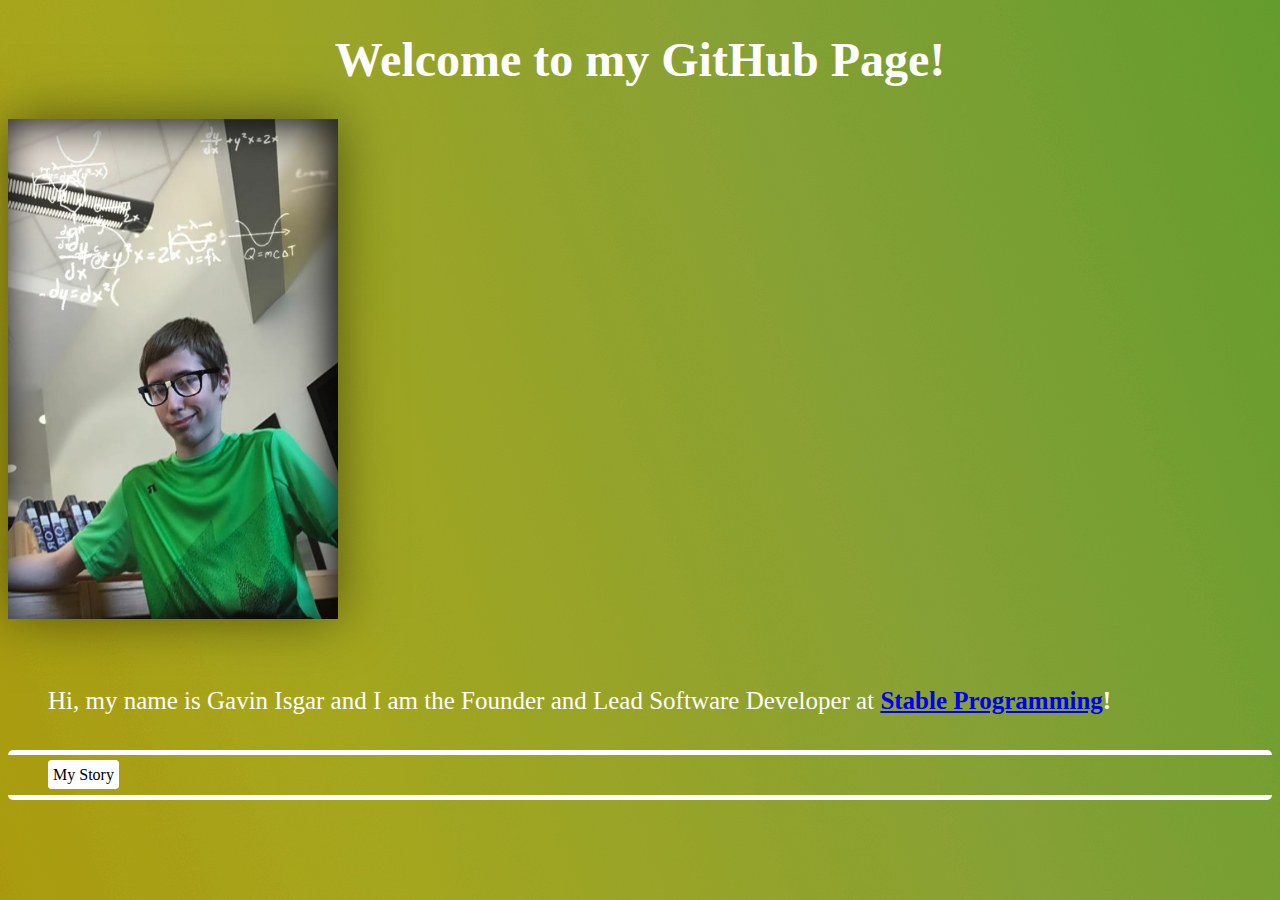
==== index.html @ f4e1fd86 "Page Update 2" ====
<!DOCTYPE html>
<html>
<body>
<style>
body {
		background-image: url("assets/Fade3.jpg");
		}
		
.par1 {
	font-family: tahoma;
	font-size:1%
	color: white;
	
}

.topmain {
		margin-left:0px;
		font-family: tahoma;
		font-size:170%
		padding-top: 0%;

}

.plate1 {
		display: table;
		width:100%;
		height:400px;
		
}
		
.columns {
			float:left;
			
}
.mainpara {
			padding-top: 30px;
			padding-left: 40px;
}

.mainpic {
		box-shadow: 0px 0px 50px rgba(0, 0, 0, 0.5);
		margin-bottom: 3%;
}
.navbar {
			display: block;
			width: 100%;
			height: 40px;
			border-top: 5px solid white;
			border-bottom: 5px solid white;
			border-radius: 5px;
			margin-bottom: 10px;
			margin-top: 10px;
			text-decoration: none;
			
			}
			
.navlist1 {
			text-align: left;
			line-height: 0.5;
			list-style: none;
			}
			
.navitems1 {
			color: white;
			font-family:tahoma
			
			
			}
			
.navbut1 {
		
		
		}
	

</style>

<h1 style="font-family:tahoma; font-size:300%; color: white; padding-top:0%;"><b><center>Welcome to my GitHub Page!</center></b></h1>

	<div class="plate1">
		<div class="mainpic columns" style="width:330px; height:500px;">
			<img src="assets/mainpic1.jpg" style="width:330px; height:500px;"></img></center>
		</div>	
		<div class="mainpara columns">
			<p style="color:white; font-family:tahoma; font-size:25px; margin-top:0%">Hi, my name is Gavin Isgar and I am the Founder and Lead Software Developer at <b><a href="https://github.com/stableprogramming/" target="_blank">Stable Programming</a>!</b></p></center>
		</div>
		
	</div>
	<nav class="navbar">
		<ul class="navlist1">
			<li class="navbut1">
				<a style="color:black; font-family: tahoma; border: 1px solid white; padding: 5px 4px; border-radius: 4px; background-color:white; text-decoration: none;" href="https://www.Gisgar3.github.io/mystory/">My Story</a>
			</li>
		</ul>
	</nav>




</body>
</html>
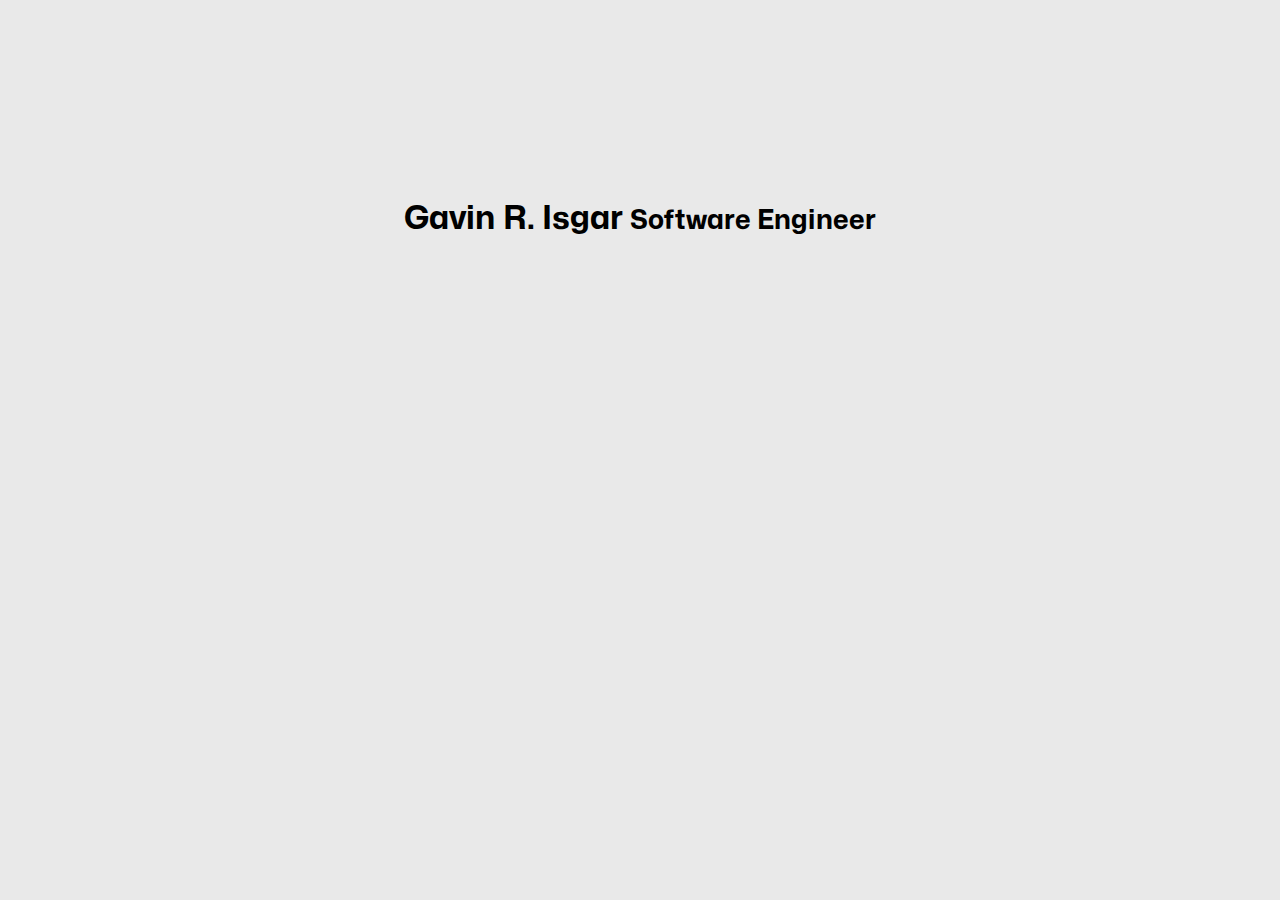
==== commit 52f33145: "New website" ====
--- a/index.html
+++ b/index.html
@@ -1,101 +1,26 @@
 <!DOCTYPE html>
-<html>
+
+<head>
+    <title>Gavin R. Isgar | Software Engineer</title>
+    <link href="https://cdn.jsdelivr.net/npm/bootstrap@5.3.0-alpha2/dist/css/bootstrap.min.css" rel="stylesheet"
+        integrity="sha384-aFq/bzH65dt+w6FI2ooMVUpc+21e0SRygnTpmBvdBgSdnuTN7QbdgL+OapgHtvPp" crossorigin="anonymous">
+    <script src="https://cdn.jsdelivr.net/npm/bootstrap@5.3.0-alpha2/dist/js/bootstrap.bundle.min.js"
+        integrity="sha384-qKXV1j0HvMUeCBQ+QVp7JcfGl760yU08IQ+GpUo5hlbpg51QRiuqHAJz8+BrxE/N"
+        crossorigin="anonymous"></script>
+    <meta charset="UTF-8">
+    <meta http-equiv="Content-Security-Policy" content="default-src 'self'; script-src 'self'">
+    <link rel="preload" href="./fonts/Mona-Sans/Mona-Sans.woff2" as="font" type="font/woff2" crossorigin>
+    <link rel="preload" href="./fonts/Hubot-Sans/Hubot-Sans.woff2" as="font" type="font/woff2" crossorigin>
+    <link rel="stylesheet" href="./index.css">
+</head>
+
 <body>
-<style>
-body {
-		background-image: url("assets/Fade3.jpg");
-		}
-		
-.par1 {
-	font-family: tahoma;
-	font-size:1%
-	color: white;
-	
-}
+    <center>
+        <h1 class="display-1">
+            Gavin R. Isgar
+            <small class="text-body-secondary">Software Engineer</small>
+        </h1>
+    </center>
+</body>
 
-.topmain {
-		margin-left:0px;
-		font-family: tahoma;
-		font-size:170%
-		padding-top: 0%;
-
-}
-
-.plate1 {
-		display: table;
-		width:100%;
-		height:400px;
-		
-}
-		
-.columns {
-			float:left;
-			
-}
-.mainpara {
-			padding-top: 30px;
-			padding-left: 40px;
-}
-
-.mainpic {
-		box-shadow: 0px 0px 50px rgba(0, 0, 0, 0.5);
-		margin-bottom: 3%;
-}
-.navbar {
-			display: block;
-			width: 100%;
-			height: 40px;
-			border-top: 5px solid white;
-			border-bottom: 5px solid white;
-			border-radius: 5px;
-			margin-bottom: 10px;
-			margin-top: 10px;
-			text-decoration: none;
-			
-			}
-			
-.navlist1 {
-			text-align: left;
-			line-height: 0.5;
-			list-style: none;
-			}
-			
-.navitems1 {
-			color: white;
-			font-family:tahoma
-			
-			
-			}
-			
-.navbut1 {
-		
-		
-		}
-	
-
-</style>
-
-<h1 style="font-family:tahoma; font-size:300%; color: white; padding-top:0%;"><b><center>Welcome to my GitHub Page!</center></b></h1>
-
-	<div class="plate1">
-		<div class="mainpic columns" style="width:330px; height:500px;">
-			<img src="assets/mainpic1.jpg" style="width:330px; height:500px;"></img></center>
-		</div>	
-		<div class="mainpara columns">
-			<p style="color:white; font-family:tahoma; font-size:25px; margin-top:0%">Hi, my name is Gavin Isgar and I am the Founder and Lead Software Developer at <b><a href="https://github.com/stableprogramming/" target="_blank">Stable Programming</a>!</b></p></center>
-		</div>
-		
-	</div>
-	<nav class="navbar">
-		<ul class="navlist1">
-			<li class="navbut1">
-				<a style="color:black; font-family: tahoma; border: 1px solid white; padding: 5px 4px; border-radius: 4px; background-color:white; text-decoration: none;" href="https://www.Gisgar3.github.io/mystory/">My Story</a>
-			</li>
-		</ul>
-	</nav>
-
-
-
-
-</body>
 </html>--- a/index.css
+++ b/index.css
@@ -0,0 +1,18 @@
+@font-face {
+    font-family: "Mona Sans";
+    src: url("./fonts/Mona-Sans/Mona-Sans.woff2") format('woff2');
+}
+@font-face {
+    font-family: "Hubot Sans";
+    src: url("./fonts/Hubot-Sans/Hubot-Sans.woff2") format('woff2');
+}
+
+body {
+    background-color: #e9e9e9;
+}
+
+h1 {
+    color: #000000;
+    font-family: "Mona Sans";
+    margin-top: 200px;
+}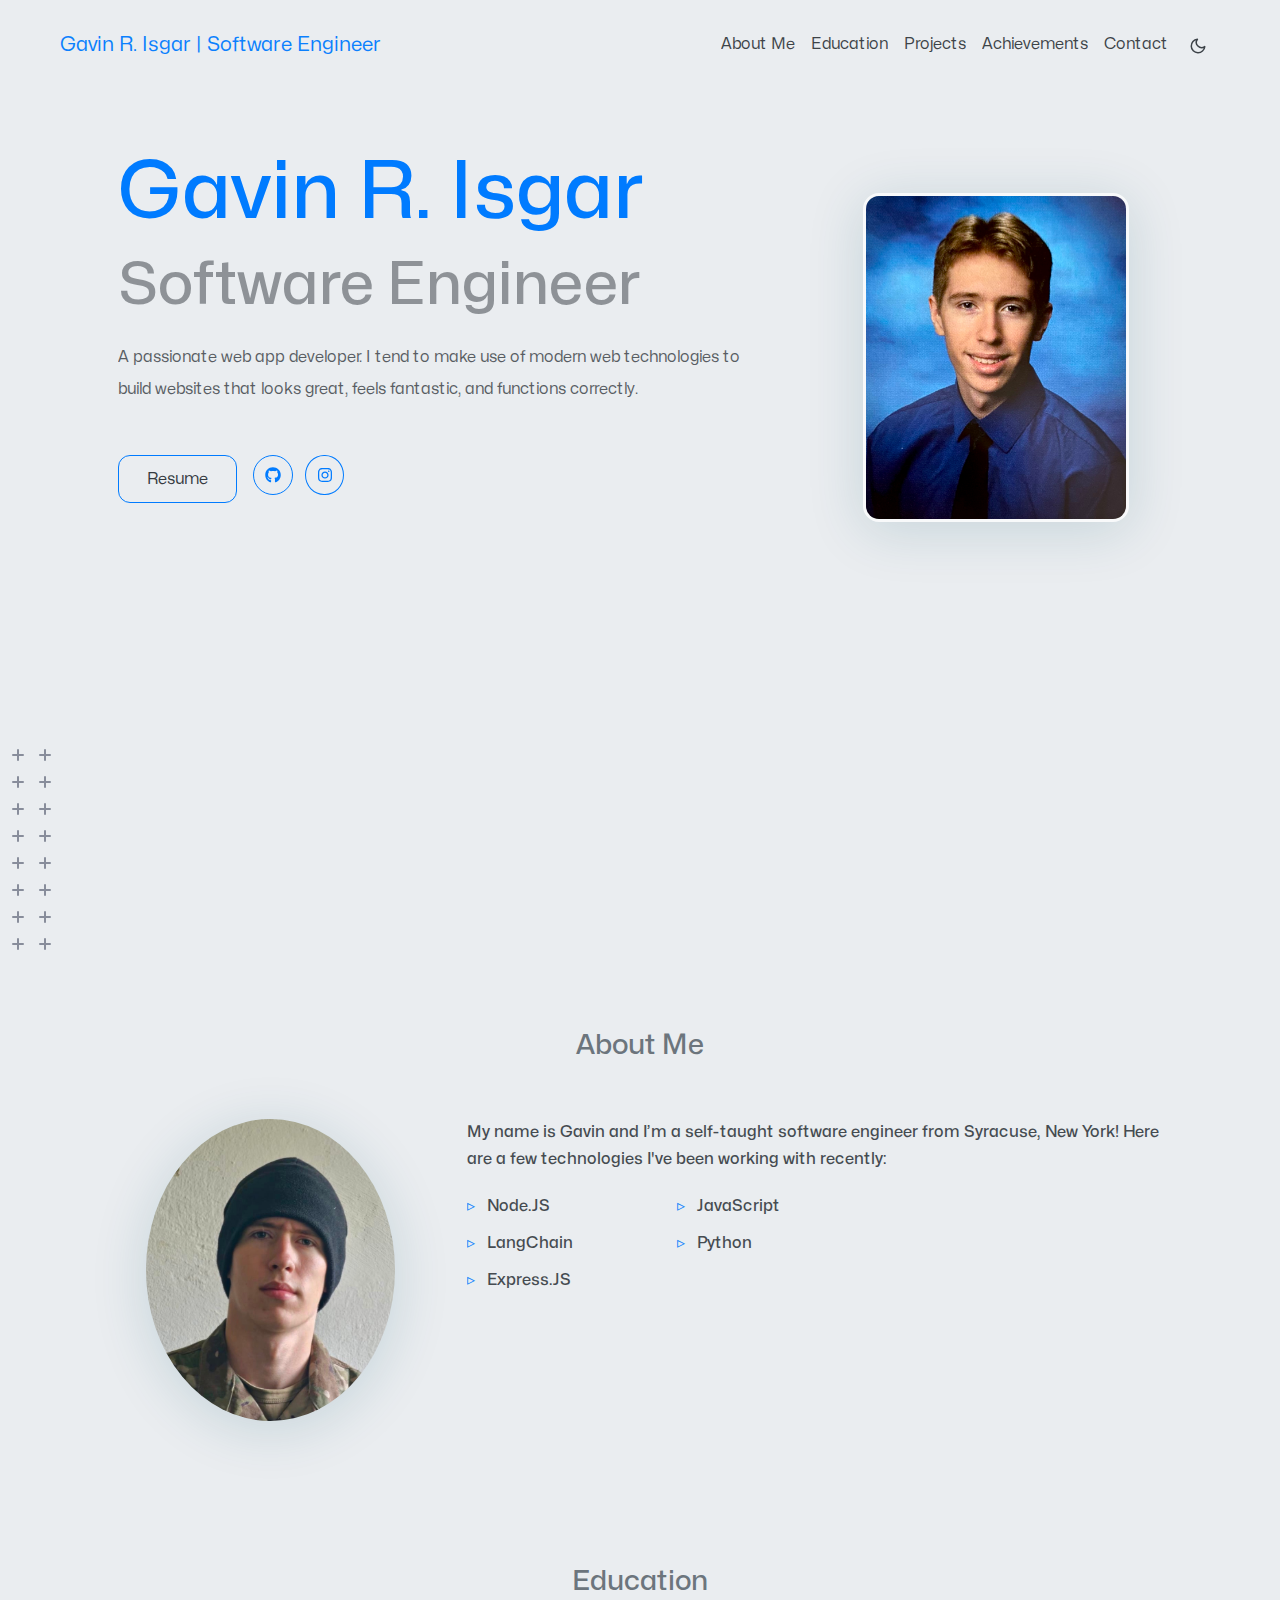
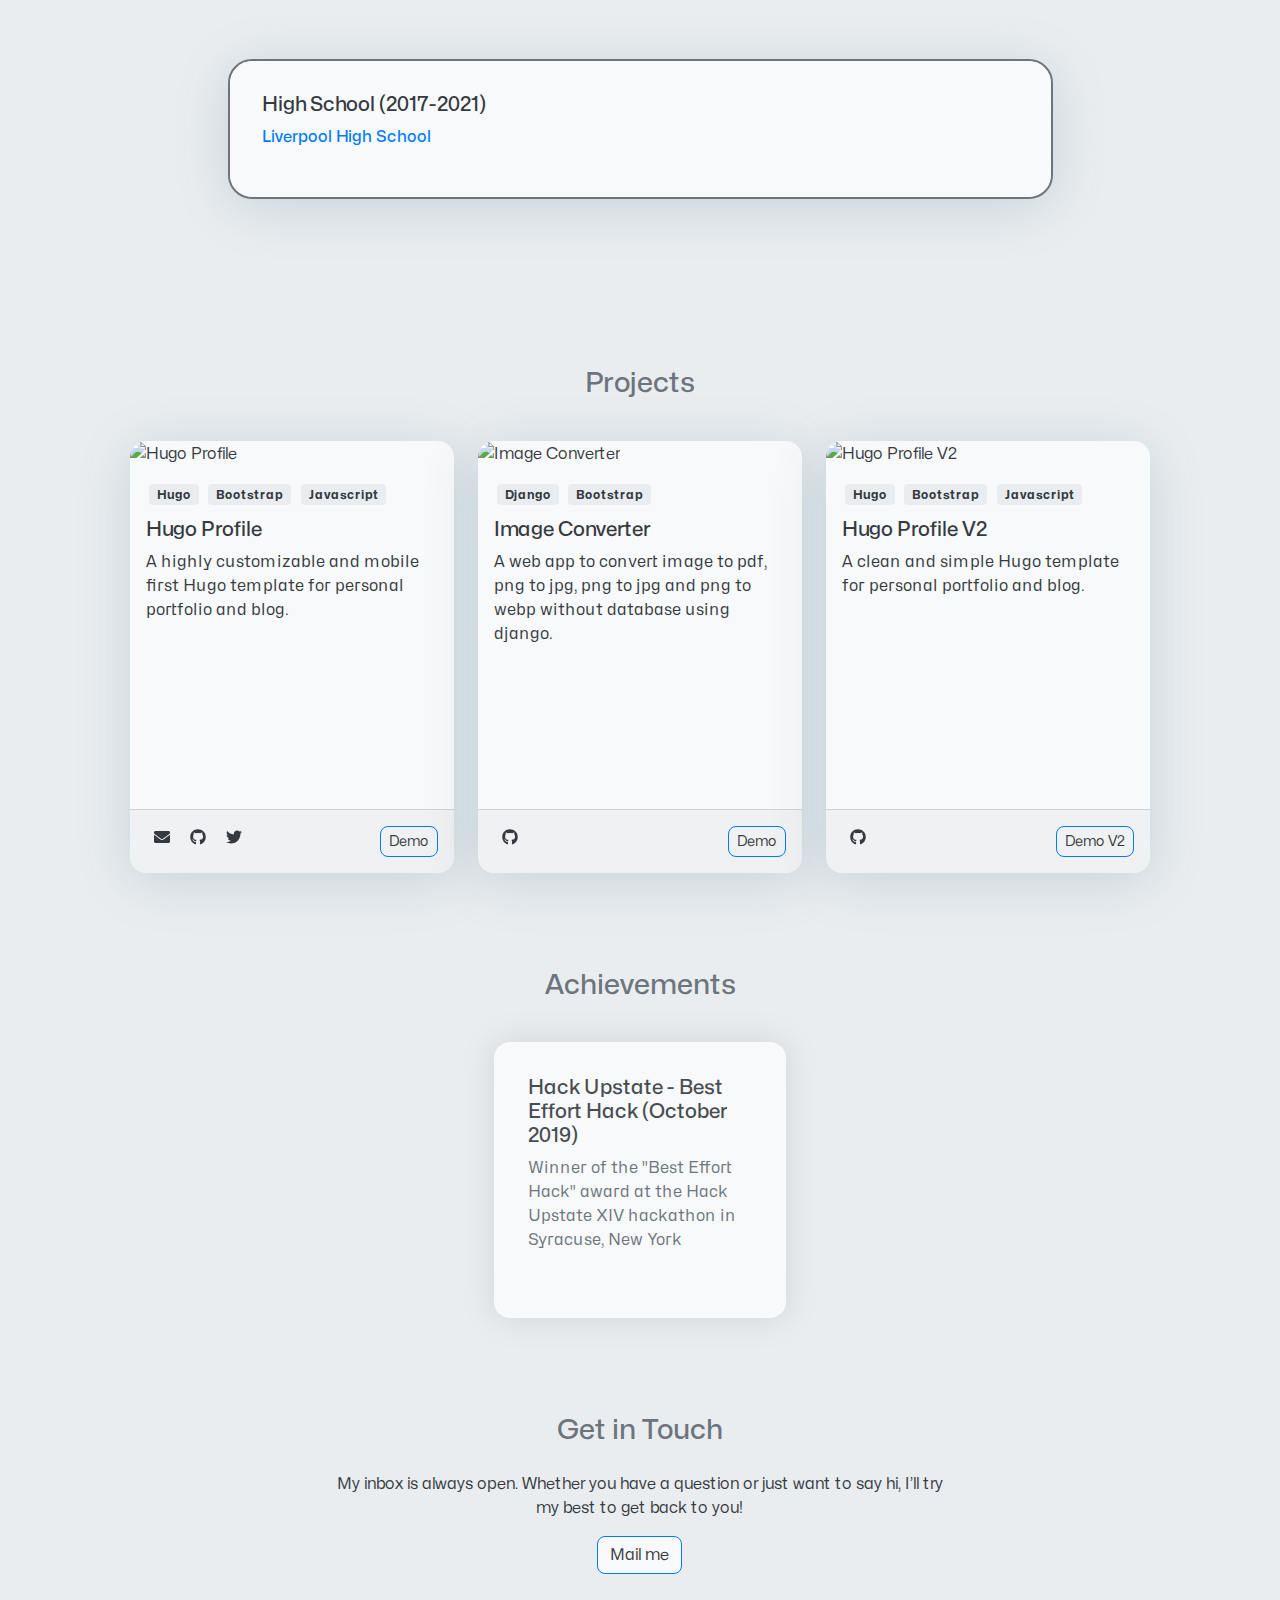
==== commit f56d3f5a: "New website" ====
--- a/index.html
+++ b/index.html
@@ -1,26 +1,902 @@
 <!DOCTYPE html>
+<html>
 
 <head>
-    <title>Gavin R. Isgar | Software Engineer</title>
-    <link href="https://cdn.jsdelivr.net/npm/bootstrap@5.3.0-alpha2/dist/css/bootstrap.min.css" rel="stylesheet"
-        integrity="sha384-aFq/bzH65dt+w6FI2ooMVUpc+21e0SRygnTpmBvdBgSdnuTN7QbdgL+OapgHtvPp" crossorigin="anonymous">
-    <script src="https://cdn.jsdelivr.net/npm/bootstrap@5.3.0-alpha2/dist/js/bootstrap.bundle.min.js"
-        integrity="sha384-qKXV1j0HvMUeCBQ+QVp7JcfGl760yU08IQ+GpUo5hlbpg51QRiuqHAJz8+BrxE/N"
-        crossorigin="anonymous"></script>
-    <meta charset="UTF-8">
-    <meta http-equiv="Content-Security-Policy" content="default-src 'self'; script-src 'self'">
-    <link rel="preload" href="./fonts/Mona-Sans/Mona-Sans.woff2" as="font" type="font/woff2" crossorigin>
-    <link rel="preload" href="./fonts/Hubot-Sans/Hubot-Sans.woff2" as="font" type="font/woff2" crossorigin>
-    <link rel="stylesheet" href="./index.css">
+	<meta name="generator" content="Hugo 0.111.3"><meta charset="UTF-8">
+<meta name="viewport" content="width=device-width, initial-scale=1.0">
+<meta http-equiv="X-UA-Compatible" content="ie=edge">
+<meta http-equiv="Accept-CH" content="DPR, Viewport-Width, Width">
+<link rel="icon" href=/fav.png type="image/gif">
+
+
+<link rel="preconnect" href="https://fonts.googleapis.com">
+<link rel="preconnect" href="https://fonts.gstatic.com" crossorigin>
+<link rel="preload"
+      as="style"
+      href="https://fonts.googleapis.com/css2?family=Alata&family=Lora:ital,wght@0,400;0,500;0,600;0,700;1,400;1,500;1,600;1,700&family=Roboto:ital,wght@0,100;0,300;0,400;0,500;0,700;0,900;1,100;1,300;1,400;1,500;1,700;1,900&display=swap"
+>
+<link rel="stylesheet"
+      href="https://fonts.googleapis.com/css2?family=Alata&family=Lora:ital,wght@0,400;0,500;0,600;0,700;1,400;1,500;1,600;1,700&family=Roboto:ital,wght@0,100;0,300;0,400;0,500;0,700;0,900;1,100;1,300;1,400;1,500;1,700;1,900&display=swap"
+      media="print" onload="this.media='all'" />
+<noscript>
+  <link
+          href="https://fonts.googleapis.com/css2?family=Alata&family=Lora:ital,wght@0,400;0,500;0,600;0,700;1,400;1,500;1,600;1,700&family=Roboto:ital,wght@0,100;0,300;0,400;0,500;0,700;0,900;1,100;1,300;1,400;1,500;1,700;1,900&display=swap"
+          rel="stylesheet">
+</noscript>
+
+
+<link rel="stylesheet" href="/css/font.css" media="all">
+
+
+
+<meta property="og:title" content="Gavin R. Isgar | Software Engineer" />
+<meta property="og:description" content="Gavin R. Isgar is a software engineer from Syracuse, New York" />
+<meta property="og:type" content="website" />
+<meta property="og:url" content="https://gisgar.dev/" /><meta property="og:site_name" content="Gavin R. Isgar | Software Engineer" />
+
+<meta name="twitter:card" content="summary"/>
+<meta name="twitter:title" content="Gavin R. Isgar | Software Engineer"/>
+<meta name="twitter:description" content="Gavin R. Isgar is a software engineer from Syracuse, New York"/>
+
+
+<link rel="stylesheet" href="/bootstrap-5/css/bootstrap.min.css" media="all"><link rel="stylesheet" href="/css/header.css" media="all">
+<link rel="stylesheet" href="/css/footer.css" media="all">
+
+
+<link rel="stylesheet" href="/css/theme.css" media="all">
+
+
+
+
+<style>
+    :root {
+        --text-color: #343a40;
+        --text-secondary-color: #6c757d;
+        --background-color: #eaedf0;
+        --secondary-background-color: #64ffda1a;
+        --primary-color: #007bff;
+        --secondary-color: #f8f9fa;
+
+         
+        --text-color-dark: #e4e6eb;
+        --text-secondary-color-dark: #b0b3b8;
+        --background-color-dark: #18191a;
+        --secondary-background-color-dark: #212529;
+        --primary-color-dark: #ffffff;
+        --secondary-color-dark: #212529;
+    }
+    body {
+        font-size: 1rem;
+        font-weight: 400;
+        line-height: 1.5;
+        text-align: left;
+    }
+
+    html {
+        background-color: var(--background-color) !important;
+    }
+
+    body::-webkit-scrollbar {
+        width: .5em;
+        height: .5em;
+        background-color: var(--background-color);
+    }
+    
+    ::-webkit-scrollbar-track {
+        box-shadow: inset 0 0 6px var(--background-color);
+        border-radius: 1rem;
+    }
+    
+    ::-webkit-scrollbar-thumb {
+        border-radius: 1rem;
+        background-color: var(--secondary-color);
+        outline: 1px solid var(--background-color);
+    }
+
+    #search-content::-webkit-scrollbar {
+        width: .5em;
+        height: .1em;
+        background-color: var(--background-color);
+    }
+</style>
+
+<meta name="description" content=Gavin&#32;R.&#32;Isgar&#32;is&#32;a&#32;software&#32;engineer&#32;from&#32;Syracuse,&#32;New&#32;York>
+<link rel="stylesheet" href="/css/index.css" media="all">
+<link rel="stylesheet" href="/css/projects.css" media="all">
+
+
+<script defer src="/fontawesome-5/all-5.15.4.js"></script>
+
+  <title>
+Gavin R. Isgar | Software Engineer
+
+  </title>
 </head>
 
-<body>
-    <center>
-        <h1 class="display-1">
-            Gavin R. Isgar
-            <small class="text-body-secondary">Software Engineer</small>
-        </h1>
-    </center>
+<body class="light">
+  
+  
+<script>
+    let localStorageValue = localStorage.getItem("pref-theme");
+    let mediaQuery = window.matchMedia('(prefers-color-scheme: dark)').matches;
+
+    switch (localStorageValue) {
+        case "dark":
+            document.body.classList.add('dark');
+            break;
+        case "light":
+            document.body.classList.remove('dark');
+            break;
+        default:
+            if (mediaQuery) {
+                document.body.classList.add('dark');
+            }
+            break;
+    }
+</script>
+
+
+
+<header>
+    <nav class="pt-3 navbar navbar-expand-lg animate">
+        <div class="container-fluid mx-xs-2 mx-sm-5 mx-md-5 mx-lg-5">
+            
+            <a class="navbar-brand primary-font text-wrap" href="/">
+                
+                Gavin R. Isgar | Software Engineer
+                
+            </a>
+
+            
+
+            
+            <button class="navbar-toggler" type="button" data-bs-toggle="collapse" data-bs-target="#navbarContent"
+                aria-controls="navbarContent" aria-expanded="false" aria-label="Toggle navigation">
+                <svg aria-hidden="true" height="24" viewBox="0 0 16 16" version="1.1" width="24" data-view-component="true">
+                    <path fill-rule="evenodd" d="M1 2.75A.75.75 0 011.75 2h12.5a.75.75 0 110 1.5H1.75A.75.75 0 011 2.75zm0 5A.75.75 0 011.75 7h12.5a.75.75 0 110 1.5H1.75A.75.75 0 011 7.75zM1.75 12a.75.75 0 100 1.5h12.5a.75.75 0 100-1.5H1.75z"></path>
+                </svg>
+            </button>
+
+            
+            <div class="collapse navbar-collapse text-wrap primary-font" id="navbarContent">
+                <ul class="navbar-nav ms-auto text-center">
+                    
+
+                    
+                    <li class="nav-item navbar-text">
+                        <a class="nav-link" href="/#about" aria-label="about">
+                            About Me
+                        </a>
+                    </li>
+                    
+
+                    
+
+                    
+                    <li class="nav-item navbar-text">
+                        <a class="nav-link" href="/#education"
+                            aria-label="education">
+                            Education
+                        </a>
+                    </li>
+                    
+
+                    
+                    <li class="nav-item navbar-text">
+                        <a class="nav-link" href="/#projects"
+                            aria-label="projects">
+                            Projects
+                        </a>
+                    </li>
+                    
+
+                    
+                    <li class="nav-item navbar-text">
+                        <a class="nav-link" href="/#achievements"
+                            aria-label="achievements">
+                            Achievements
+                        </a>
+                    </li>
+                    
+
+                    
+                    <li class="nav-item navbar-text">
+                        <a class="nav-link" href="/#contact"
+                            aria-label="contact">
+                            Contact
+                        </a>
+                    </li>
+                    
+
+                    
+                    
+
+                    
+                    <li class="nav-item navbar-text">
+                        
+                        <div class="text-center">
+                            <button id="theme-toggle">
+                                <svg id="moon" xmlns="http://www.w3.org/2000/svg" width="24" height="24" viewBox="0 0 24 24" fill="none" stroke="currentColor" stroke-width="2" stroke-linecap="round" stroke-linejoin="round">
+                                    <path d="M21 12.79A9 9 0 1 1 11.21 3 7 7 0 0 0 21 12.79z"></path>
+                                </svg>
+                                <svg id="sun" xmlns="http://www.w3.org/2000/svg" width="24" height="24" viewBox="0 0 24 24" fill="none" stroke="currentColor" stroke-width="2" stroke-linecap="round" stroke-linejoin="round">
+                                    <circle cx="12" cy="12" r="5"></circle>
+                                    <line x1="12" y1="1" x2="12" y2="3"></line>
+                                    <line x1="12" y1="21" x2="12" y2="23"></line>
+                                    <line x1="4.22" y1="4.22" x2="5.64" y2="5.64"></line>
+                                    <line x1="18.36" y1="18.36" x2="19.78" y2="19.78"></line>
+                                    <line x1="1" y1="12" x2="3" y2="12"></line>
+                                    <line x1="21" y1="12" x2="23" y2="12"></line>
+                                    <line x1="4.22" y1="19.78" x2="5.64" y2="18.36"></line>
+                                    <line x1="18.36" y1="5.64" x2="19.78" y2="4.22"></line>
+                                </svg>
+                            </button>
+                        </div>
+                    </li>
+                    
+
+                </ul>
+
+            </div>
+        </div>
+    </nav>
+</header>
+<div id="content">
+<section id="hero" class="py-5 align-middle">
+    <div class="container px-3 px-sm-5 px-md-5 px-lg-5 pt-lg-3">
+        <div class="row">
+            <div class="col-sm-12 col-md-12 col-lg-8 content animate" id="primary-font">
+                <span class="subtitle">
+                    
+                </span>
+                <h2>
+                    Gavin R. Isgar
+                </h2>
+                <h3>
+                    Software Engineer
+                </h3>
+                <p class="hero-content">
+                    A passionate web app developer. I tend to make use of modern web technologies to build websites that looks great, feels fantastic, and functions correctly.
+                </p>
+                <div class="row">
+                    <div class="col-auto h-100">
+                        
+                        <a href="#" class="btn" download
+			  >
+                            Resume
+                        </a>
+                        
+                    </div>
+                    <div class="col-auto px-0 h-100"><span>
+    
+    <span class="px-1">
+        <a href="https://github.com/Gisgar3" target="_blank" class="btn social-icon">
+            <i class="fab fa-github"></i>
+        </a>
+    </span>
+    
+    <span class="px-1">
+        <a href="https://instagram.com/gav_codes" target="_blank" class="btn social-icon">
+            <i class="fab fa-instagram"></i>
+        </a>
+    </span>
+    
+
+    
+</span></div>
+                </div>
+            </div>
+            <div class="col-sm-12 col-md-12 col-lg-4">
+                <div class="row justify-content-center">
+                    <div class="col-sm-12 col-md-9 pt-5 image animate px-5 px-md-5 px-lg-0 text-center">
+                        <img src="IMG_3640.jpg"
+                            class="img-thumbnail mx-auto"
+                            alt=""
+                        >
+                    </div>
+                </div>
+            </div>
+        </div>
+    </div>
+    
+    <div class="hero-bottom-svg d-md-block d-lg-block d-none">
+        <svg xmlns="http://www.w3.org/2000/svg" width="201" height="201" viewBox="0 0 201 201">
+            <g id="Group_1168" data-name="Group 1168" transform="translate(-384 -1392)">
+                <rect id="Rectangle_2206" data-name="Rectangle 2206" width="12" height="2" rx="1"
+                    transform="translate(391 1392) rotate(90)" fill="#282f49" />
+                <rect id="Rectangle_2271" data-name="Rectangle 2271" width="12" height="2" rx="1"
+                    transform="translate(391 1500) rotate(90)" fill="#282f49" />
+                <rect id="Rectangle_2238" data-name="Rectangle 2238" width="12" height="2" rx="1"
+                    transform="translate(391 1446) rotate(90)" fill="#282f49" />
+                <rect id="Rectangle_2278" data-name="Rectangle 2278" width="12" height="2" rx="1"
+                    transform="translate(391 1554) rotate(90)" fill="#282f49" />
+                <rect id="Rectangle_2222" data-name="Rectangle 2222" width="12" height="2" rx="1"
+                    transform="translate(391 1419) rotate(90)" fill="#282f49" />
+                <rect id="Rectangle_2272" data-name="Rectangle 2272" width="12" height="2" rx="1"
+                    transform="translate(391 1527) rotate(90)" fill="#282f49" />
+                <rect id="Rectangle_2241" data-name="Rectangle 2241" width="12" height="2" rx="1"
+                    transform="translate(391 1473) rotate(90)" fill="#282f49" />
+                <rect id="Rectangle_2288" data-name="Rectangle 2288" width="12" height="2" rx="1"
+                    transform="translate(391 1581) rotate(90)" fill="#282f49" />
+                <rect id="Rectangle_2214" data-name="Rectangle 2214" width="12" height="2" rx="1"
+                    transform="translate(499 1392) rotate(90)" fill="#282f49" />
+                <rect id="Rectangle_2289" data-name="Rectangle 2289" width="12" height="2" rx="1"
+                    transform="translate(499 1500) rotate(90)" fill="#282f49" />
+                <rect id="Rectangle_2256" data-name="Rectangle 2256" width="12" height="2" rx="1"
+                    transform="translate(499 1446) rotate(90)" fill="#282f49" />
+                <rect id="Rectangle_2290" data-name="Rectangle 2290" width="12" height="2" rx="1"
+                    transform="translate(499 1554) rotate(90)" fill="#282f49" />
+                <rect id="Rectangle_2231" data-name="Rectangle 2231" width="12" height="2" rx="1"
+                    transform="translate(499 1419) rotate(90)" fill="#282f49" />
+                <rect id="Rectangle_2291" data-name="Rectangle 2291" width="12" height="2" rx="1"
+                    transform="translate(499 1527) rotate(90)" fill="#282f49" />
+                <rect id="Rectangle_2257" data-name="Rectangle 2257" width="12" height="2" rx="1"
+                    transform="translate(499 1473) rotate(90)" fill="#282f49" />
+                <rect id="Rectangle_2292" data-name="Rectangle 2292" width="12" height="2" rx="1"
+                    transform="translate(499 1581) rotate(90)" fill="#282f49" />
+                <rect id="Rectangle_2210" data-name="Rectangle 2210" width="12" height="2" rx="1"
+                    transform="translate(445 1392) rotate(90)" fill="#282f49" />
+                <rect id="Rectangle_2279" data-name="Rectangle 2279" width="12" height="2" rx="1"
+                    transform="translate(445 1500) rotate(90)" fill="#282f49" />
+                <rect id="Rectangle_2248" data-name="Rectangle 2248" width="12" height="2" rx="1"
+                    transform="translate(445 1446) rotate(90)" fill="#282f49" />
+                <rect id="Rectangle_2280" data-name="Rectangle 2280" width="12" height="2" rx="1"
+                    transform="translate(445 1554) rotate(90)" fill="#282f49" />
+                <rect id="Rectangle_2226" data-name="Rectangle 2226" width="12" height="2" rx="1"
+                    transform="translate(445 1419) rotate(90)" fill="#282f49" />
+                <rect id="Rectangle_2281" data-name="Rectangle 2281" width="12" height="2" rx="1"
+                    transform="translate(445 1527) rotate(90)" fill="#282f49" />
+                <rect id="Rectangle_2249" data-name="Rectangle 2249" width="12" height="2" rx="1"
+                    transform="translate(445 1473) rotate(90)" fill="#282f49" />
+                <rect id="Rectangle_2293" data-name="Rectangle 2293" width="12" height="2" rx="1"
+                    transform="translate(445 1581) rotate(90)" fill="#282f49" />
+                <rect id="Rectangle_2219" data-name="Rectangle 2219" width="12" height="2" rx="1"
+                    transform="translate(553 1392) rotate(90)" fill="#282f49" />
+                <rect id="Rectangle_2310" data-name="Rectangle 2310" width="12" height="2" rx="1"
+                    transform="translate(553 1500) rotate(90)" fill="#282f49" />
+                <rect id="Rectangle_2262" data-name="Rectangle 2262" width="12" height="2" rx="1"
+                    transform="translate(553 1446) rotate(90)" fill="#282f49" />
+                <rect id="Rectangle_2311" data-name="Rectangle 2311" width="12" height="2" rx="1"
+                    transform="translate(553 1554) rotate(90)" fill="#282f49" />
+                <rect id="Rectangle_2232" data-name="Rectangle 2232" width="12" height="2" rx="1"
+                    transform="translate(553 1419) rotate(90)" fill="#282f49" />
+                <rect id="Rectangle_2312" data-name="Rectangle 2312" width="12" height="2" rx="1"
+                    transform="translate(553 1527) rotate(90)" fill="#282f49" />
+                <rect id="Rectangle_2263" data-name="Rectangle 2263" width="12" height="2" rx="1"
+                    transform="translate(553 1473) rotate(90)" fill="#282f49" />
+                <rect id="Rectangle_2313" data-name="Rectangle 2313" width="12" height="2" rx="1"
+                    transform="translate(553 1581) rotate(90)" fill="#282f49" />
+                <rect id="Rectangle_2209" data-name="Rectangle 2209" width="12" height="2" rx="1"
+                    transform="translate(418 1392) rotate(90)" fill="#282f49" />
+                <rect id="Rectangle_2273" data-name="Rectangle 2273" width="12" height="2" rx="1"
+                    transform="translate(418 1500) rotate(90)" fill="#282f49" />
+                <rect id="Rectangle_2242" data-name="Rectangle 2242" width="12" height="2" rx="1"
+                    transform="translate(418 1446) rotate(90)" fill="#282f49" />
+                <rect id="Rectangle_2282" data-name="Rectangle 2282" width="12" height="2" rx="1"
+                    transform="translate(418 1554) rotate(90)" fill="#282f49" />
+                <rect id="Rectangle_2223" data-name="Rectangle 2223" width="12" height="2" rx="1"
+                    transform="translate(418 1419) rotate(90)" fill="#282f49" />
+                <rect id="Rectangle_2274" data-name="Rectangle 2274" width="12" height="2" rx="1"
+                    transform="translate(418 1527) rotate(90)" fill="#282f49" />
+                <rect id="Rectangle_2243" data-name="Rectangle 2243" width="12" height="2" rx="1"
+                    transform="translate(418 1473) rotate(90)" fill="#282f49" />
+                <rect id="Rectangle_2294" data-name="Rectangle 2294" width="12" height="2" rx="1"
+                    transform="translate(418 1581) rotate(90)" fill="#282f49" />
+                <rect id="Rectangle_2217" data-name="Rectangle 2217" width="12" height="2" rx="1"
+                    transform="translate(526 1392) rotate(90)" fill="#282f49" />
+                <rect id="Rectangle_2314" data-name="Rectangle 2314" width="12" height="2" rx="1"
+                    transform="translate(526 1500) rotate(90)" fill="#282f49" />
+                <rect id="Rectangle_2258" data-name="Rectangle 2258" width="12" height="2" rx="1"
+                    transform="translate(526 1446) rotate(90)" fill="#282f49" />
+                <rect id="Rectangle_2315" data-name="Rectangle 2315" width="12" height="2" rx="1"
+                    transform="translate(526 1554) rotate(90)" fill="#282f49" />
+                <rect id="Rectangle_2233" data-name="Rectangle 2233" width="12" height="2" rx="1"
+                    transform="translate(526 1419) rotate(90)" fill="#282f49" />
+                <rect id="Rectangle_2316" data-name="Rectangle 2316" width="12" height="2" rx="1"
+                    transform="translate(526 1527) rotate(90)" fill="#282f49" />
+                <rect id="Rectangle_2259" data-name="Rectangle 2259" width="12" height="2" rx="1"
+                    transform="translate(526 1473) rotate(90)" fill="#282f49" />
+                <rect id="Rectangle_2317" data-name="Rectangle 2317" width="12" height="2" rx="1"
+                    transform="translate(526 1581) rotate(90)" fill="#282f49" />
+                <rect id="Rectangle_2211" data-name="Rectangle 2211" width="12" height="2" rx="1"
+                    transform="translate(472 1392) rotate(90)" fill="#282f49" />
+                <rect id="Rectangle_2295" data-name="Rectangle 2295" width="12" height="2" rx="1"
+                    transform="translate(472 1500) rotate(90)" fill="#282f49" />
+                <rect id="Rectangle_2250" data-name="Rectangle 2250" width="12" height="2" rx="1"
+                    transform="translate(472 1446) rotate(90)" fill="#282f49" />
+                <rect id="Rectangle_2296" data-name="Rectangle 2296" width="12" height="2" rx="1"
+                    transform="translate(472 1554) rotate(90)" fill="#282f49" />
+                <rect id="Rectangle_2227" data-name="Rectangle 2227" width="12" height="2" rx="1"
+                    transform="translate(472 1419) rotate(90)" fill="#282f49" />
+                <rect id="Rectangle_2297" data-name="Rectangle 2297" width="12" height="2" rx="1"
+                    transform="translate(472 1527) rotate(90)" fill="#282f49" />
+                <rect id="Rectangle_2251" data-name="Rectangle 2251" width="12" height="2" rx="1"
+                    transform="translate(472 1473) rotate(90)" fill="#282f49" />
+                <rect id="Rectangle_2298" data-name="Rectangle 2298" width="12" height="2" rx="1"
+                    transform="translate(472 1581) rotate(90)" fill="#282f49" />
+                <rect id="Rectangle_2221" data-name="Rectangle 2221" width="12" height="2" rx="1"
+                    transform="translate(580 1392) rotate(90)" fill="#282f49" />
+                <rect id="Rectangle_2318" data-name="Rectangle 2318" width="12" height="2" rx="1"
+                    transform="translate(580 1500) rotate(90)" fill="#282f49" />
+                <rect id="Rectangle_2264" data-name="Rectangle 2264" width="12" height="2" rx="1"
+                    transform="translate(580 1446) rotate(90)" fill="#282f49" />
+                <rect id="Rectangle_2319" data-name="Rectangle 2319" width="12" height="2" rx="1"
+                    transform="translate(580 1554) rotate(90)" fill="#282f49" />
+                <rect id="Rectangle_2236" data-name="Rectangle 2236" width="12" height="2" rx="1"
+                    transform="translate(580 1419) rotate(90)" fill="#282f49" />
+                <rect id="Rectangle_2320" data-name="Rectangle 2320" width="12" height="2" rx="1"
+                    transform="translate(580 1527) rotate(90)" fill="#282f49" />
+                <rect id="Rectangle_2265" data-name="Rectangle 2265" width="12" height="2" rx="1"
+                    transform="translate(580 1473) rotate(90)" fill="#282f49" />
+                <rect id="Rectangle_2321" data-name="Rectangle 2321" width="12" height="2" rx="1"
+                    transform="translate(580 1581) rotate(90)" fill="#282f49" />
+                <rect id="Rectangle_2207" data-name="Rectangle 2207" width="12" height="2" rx="1"
+                    transform="translate(396 1399) rotate(-180)" fill="#282f49" />
+                <rect id="Rectangle_2270" data-name="Rectangle 2270" width="12" height="2" rx="1"
+                    transform="translate(396 1507) rotate(-180)" fill="#282f49" />
+                <rect id="Rectangle_2239" data-name="Rectangle 2239" width="12" height="2" rx="1"
+                    transform="translate(396 1453) rotate(-180)" fill="#282f49" />
+                <rect id="Rectangle_2283" data-name="Rectangle 2283" width="12" height="2" rx="1"
+                    transform="translate(396 1561) rotate(-180)" fill="#282f49" />
+                <rect id="Rectangle_2224" data-name="Rectangle 2224" width="12" height="2" rx="1"
+                    transform="translate(396 1426) rotate(-180)" fill="#282f49" />
+                <rect id="Rectangle_2275" data-name="Rectangle 2275" width="12" height="2" rx="1"
+                    transform="translate(396 1534) rotate(-180)" fill="#282f49" />
+                <rect id="Rectangle_2244" data-name="Rectangle 2244" width="12" height="2" rx="1"
+                    transform="translate(396 1480) rotate(-180)" fill="#282f49" />
+                <rect id="Rectangle_2299" data-name="Rectangle 2299" width="12" height="2" rx="1"
+                    transform="translate(396 1588) rotate(-180)" fill="#282f49" />
+                <rect id="Rectangle_2215" data-name="Rectangle 2215" width="12" height="2" rx="1"
+                    transform="translate(504 1399) rotate(-180)" fill="#282f49" />
+                <rect id="Rectangle_2300" data-name="Rectangle 2300" width="12" height="2" rx="1"
+                    transform="translate(504 1507) rotate(-180)" fill="#282f49" />
+                <rect id="Rectangle_2252" data-name="Rectangle 2252" width="12" height="2" rx="1"
+                    transform="translate(504 1453) rotate(-180)" fill="#282f49" />
+                <rect id="Rectangle_2301" data-name="Rectangle 2301" width="12" height="2" rx="1"
+                    transform="translate(504 1561) rotate(-180)" fill="#282f49" />
+                <rect id="Rectangle_2228" data-name="Rectangle 2228" width="12" height="2" rx="1"
+                    transform="translate(504 1426) rotate(-180)" fill="#282f49" />
+                <rect id="Rectangle_2302" data-name="Rectangle 2302" width="12" height="2" rx="1"
+                    transform="translate(504 1534) rotate(-180)" fill="#282f49" />
+                <rect id="Rectangle_2253" data-name="Rectangle 2253" width="12" height="2" rx="1"
+                    transform="translate(504 1480) rotate(-180)" fill="#282f49" />
+                <rect id="Rectangle_2303" data-name="Rectangle 2303" width="12" height="2" rx="1"
+                    transform="translate(504 1588) rotate(-180)" fill="#282f49" />
+                <rect id="Rectangle_2212" data-name="Rectangle 2212" width="12" height="2" rx="1"
+                    transform="translate(450 1399) rotate(-180)" fill="#282f49" />
+                <rect id="Rectangle_2284" data-name="Rectangle 2284" width="12" height="2" rx="1"
+                    transform="translate(450 1507) rotate(-180)" fill="#282f49" />
+                <rect id="Rectangle_2245" data-name="Rectangle 2245" width="12" height="2" rx="1"
+                    transform="translate(450 1453) rotate(-180)" fill="#282f49" />
+                <rect id="Rectangle_2285" data-name="Rectangle 2285" width="12" height="2" rx="1"
+                    transform="translate(450 1561) rotate(-180)" fill="#282f49" />
+                <rect id="Rectangle_2229" data-name="Rectangle 2229" width="12" height="2" rx="1"
+                    transform="translate(450 1426) rotate(-180)" fill="#282f49" />
+                <rect id="Rectangle_2286" data-name="Rectangle 2286" width="12" height="2" rx="1"
+                    transform="translate(450 1534) rotate(-180)" fill="#282f49" />
+                <rect id="Rectangle_2246" data-name="Rectangle 2246" width="12" height="2" rx="1"
+                    transform="translate(450 1480) rotate(-180)" fill="#282f49" />
+                <rect id="Rectangle_2304" data-name="Rectangle 2304" width="12" height="2" rx="1"
+                    transform="translate(450 1588) rotate(-180)" fill="#282f49" />
+                <rect id="Rectangle_2218" data-name="Rectangle 2218" width="12" height="2" rx="1"
+                    transform="translate(558 1399) rotate(-180)" fill="#282f49" />
+                <rect id="Rectangle_2322" data-name="Rectangle 2322" width="12" height="2" rx="1"
+                    transform="translate(558 1507) rotate(-180)" fill="#282f49" />
+                <rect id="Rectangle_2266" data-name="Rectangle 2266" width="12" height="2" rx="1"
+                    transform="translate(558 1453) rotate(-180)" fill="#282f49" />
+                <rect id="Rectangle_2323" data-name="Rectangle 2323" width="12" height="2" rx="1"
+                    transform="translate(558 1561) rotate(-180)" fill="#282f49" />
+                <rect id="Rectangle_2234" data-name="Rectangle 2234" width="12" height="2" rx="1"
+                    transform="translate(558 1426) rotate(-180)" fill="#282f49" />
+                <rect id="Rectangle_2324" data-name="Rectangle 2324" width="12" height="2" rx="1"
+                    transform="translate(558 1534) rotate(-180)" fill="#282f49" />
+                <rect id="Rectangle_2267" data-name="Rectangle 2267" width="12" height="2" rx="1"
+                    transform="translate(558 1480) rotate(-180)" fill="#282f49" />
+                <rect id="Rectangle_2325" data-name="Rectangle 2325" width="12" height="2" rx="1"
+                    transform="translate(558 1588) rotate(-180)" fill="#282f49" />
+                <rect id="Rectangle_2208" data-name="Rectangle 2208" width="12" height="2" rx="1"
+                    transform="translate(423 1399) rotate(-180)" fill="#282f49" />
+                <rect id="Rectangle_2276" data-name="Rectangle 2276" width="12" height="2" rx="1"
+                    transform="translate(423 1507) rotate(-180)" fill="#282f49" />
+                <rect id="Rectangle_2240" data-name="Rectangle 2240" width="12" height="2" rx="1"
+                    transform="translate(423 1453) rotate(-180)" fill="#282f49" />
+                <rect id="Rectangle_2287" data-name="Rectangle 2287" width="12" height="2" rx="1"
+                    transform="translate(423 1561) rotate(-180)" fill="#282f49" />
+                <rect id="Rectangle_2225" data-name="Rectangle 2225" width="12" height="2" rx="1"
+                    transform="translate(423 1426) rotate(-180)" fill="#282f49" />
+                <rect id="Rectangle_2277" data-name="Rectangle 2277" width="12" height="2" rx="1"
+                    transform="translate(423 1534) rotate(-180)" fill="#282f49" />
+                <rect id="Rectangle_2247" data-name="Rectangle 2247" width="12" height="2" rx="1"
+                    transform="translate(423 1480) rotate(-180)" fill="#282f49" />
+                <rect id="Rectangle_2305" data-name="Rectangle 2305" width="12" height="2" rx="1"
+                    transform="translate(423 1588) rotate(-180)" fill="#282f49" />
+                <rect id="Rectangle_2216" data-name="Rectangle 2216" width="12" height="2" rx="1"
+                    transform="translate(531 1399) rotate(-180)" fill="#282f49" />
+                <rect id="Rectangle_2326" data-name="Rectangle 2326" width="12" height="2" rx="1"
+                    transform="translate(531 1507) rotate(-180)" fill="#282f49" />
+                <rect id="Rectangle_2260" data-name="Rectangle 2260" width="12" height="2" rx="1"
+                    transform="translate(531 1453) rotate(-180)" fill="#282f49" />
+                <rect id="Rectangle_2327" data-name="Rectangle 2327" width="12" height="2" rx="1"
+                    transform="translate(531 1561) rotate(-180)" fill="#282f49" />
+                <rect id="Rectangle_2235" data-name="Rectangle 2235" width="12" height="2" rx="1"
+                    transform="translate(531 1426) rotate(-180)" fill="#282f49" />
+                <rect id="Rectangle_2328" data-name="Rectangle 2328" width="12" height="2" rx="1"
+                    transform="translate(531 1534) rotate(-180)" fill="#282f49" />
+                <rect id="Rectangle_2261" data-name="Rectangle 2261" width="12" height="2" rx="1"
+                    transform="translate(531 1480) rotate(-180)" fill="#282f49" />
+                <rect id="Rectangle_2329" data-name="Rectangle 2329" width="12" height="2" rx="1"
+                    transform="translate(531 1588) rotate(-180)" fill="#282f49" />
+                <rect id="Rectangle_2213" data-name="Rectangle 2213" width="12" height="2" rx="1"
+                    transform="translate(477 1399) rotate(-180)" fill="#282f49" />
+                <rect id="Rectangle_2306" data-name="Rectangle 2306" width="12" height="2" rx="1"
+                    transform="translate(477 1507) rotate(-180)" fill="#282f49" />
+                <rect id="Rectangle_2254" data-name="Rectangle 2254" width="12" height="2" rx="1"
+                    transform="translate(477 1453) rotate(-180)" fill="#282f49" />
+                <rect id="Rectangle_2307" data-name="Rectangle 2307" width="12" height="2" rx="1"
+                    transform="translate(477 1561) rotate(-180)" fill="#282f49" />
+                <rect id="Rectangle_2230" data-name="Rectangle 2230" width="12" height="2" rx="1"
+                    transform="translate(477 1426) rotate(-180)" fill="#282f49" />
+                <rect id="Rectangle_2308" data-name="Rectangle 2308" width="12" height="2" rx="1"
+                    transform="translate(477 1534) rotate(-180)" fill="#282f49" />
+                <rect id="Rectangle_2255" data-name="Rectangle 2255" width="12" height="2" rx="1"
+                    transform="translate(477 1480) rotate(-180)" fill="#282f49" />
+                <rect id="Rectangle_2309" data-name="Rectangle 2309" width="12" height="2" rx="1"
+                    transform="translate(477 1588) rotate(-180)" fill="#282f49" />
+                <rect id="Rectangle_2220" data-name="Rectangle 2220" width="12" height="2" rx="1"
+                    transform="translate(585 1399) rotate(-180)" fill="#282f49" />
+                <rect id="Rectangle_2330" data-name="Rectangle 2330" width="12" height="2" rx="1"
+                    transform="translate(585 1507) rotate(-180)" fill="#282f49" />
+                <rect id="Rectangle_2268" data-name="Rectangle 2268" width="12" height="2" rx="1"
+                    transform="translate(585 1453) rotate(-180)" fill="#282f49" />
+                <rect id="Rectangle_2331" data-name="Rectangle 2331" width="12" height="2" rx="1"
+                    transform="translate(585 1561) rotate(-180)" fill="#282f49" />
+                <rect id="Rectangle_2237" data-name="Rectangle 2237" width="12" height="2" rx="1"
+                    transform="translate(585 1426) rotate(-180)" fill="#282f49" />
+                <rect id="Rectangle_2332" data-name="Rectangle 2332" width="12" height="2" rx="1"
+                    transform="translate(585 1534) rotate(-180)" fill="#282f49" />
+                <rect id="Rectangle_2269" data-name="Rectangle 2269" width="12" height="2" rx="1"
+                    transform="translate(585 1480) rotate(-180)" fill="#282f49" />
+                <rect id="Rectangle_2333" data-name="Rectangle 2333" width="12" height="2" rx="1"
+                    transform="translate(585 1588) rotate(-180)" fill="#282f49" />
+            </g>
+        </svg>
+    </div>
+    
+</section>
+
+<section id="about" class="py-0 py-sm-5">
+    <div class="container bg-transparent">
+        <h3 class="text-center bg-transparent">About Me</h3>
+        <div class="bg-transparent row justify-content-center px-3 py-5">
+            
+            <div class="col-sm-12 col-md-8 col-lg-4 mb-5 mb-sm-0 mb-md-5 mb-lg-0 d-none d-sm-none d-md-block">
+                <div class="image d-flex px-5">
+                    <img src="Me.jpg" class="img-thumbnail mx-auto rounded-circle" alt="">
+                </div>
+            </div>
+            
+            <div class="col-sm-12 col-md-12 col-lg-8 content">
+                My name is Gavin and I&rsquo;m a self-taught software engineer from Syracuse, New York!
+
+                
+                Here are a few technologies I&#39;ve been working with recently:
+                <ul>
+                    
+                    <li>Node.JS</li>
+                    
+                    <li>JavaScript</li>
+                    
+                    <li>LangChain</li>
+                    
+                    <li>Python</li>
+                    
+                    <li>Express.JS</li>
+                    
+                </ul>
+                
+            </div>
+        </div>
+    </div>
+</section>
+
+
+<section id="education" class="py-5">
+    <div class="container">
+        <h3 class="text-center">Education</h3>
+        <div class="row justify-content-center py-5">
+            
+            
+            <div class="col-12 p-0">
+                <div class="row row align-items-center justify-content-center m-1 mb-4">
+                    
+
+                    <div class="col-md-9">
+                        <div class="card">
+                            <div class="card-body">
+                                <div class="float-end">
+                                    <small></small>
+                                </div>
+                                <h5 class="card-title">High School (2017-2021)</h5>
+                                
+                                
+                                <a href="https://www.liverpool.k12.ny.us/schools/lhs/index" target="_blank">
+                                    <h6>
+                                    Liverpool High School
+                                    </h6>
+                                </a>
+                                
+
+                                
+                                <div class="py-1 education-content">
+                                    
+                                </div>
+
+                                
+                            </div>
+                        </div>
+                    </div>
+                </div>
+            </div>
+            
+        </div>
+    </div>
+</section>
+
+
+<section id="projects" class="py-5">
+    <div class="container">
+        <h3 class="text-center">Projects</h3>
+        <div class="row justify-content-center px-3 px-md-5">
+            
+            <div class="col-lg-4 col-md-6 my-3">
+                <div class="card my-3 h-100" title="Hugo Profile">
+                    <div class="card-head">
+                        <img class="card-img-top" src="/images/projects/profile.png" alt="Hugo Profile">
+                    </div>
+                    <div class="card-body bg-transparent p-3">
+                        <div class="pb-2 bg-transparent">
+                            
+                            <span class="badge badge-secondary">Hugo</span>
+                            
+                            <span class="badge badge-secondary">Bootstrap</span>
+                            
+                            <span class="badge badge-secondary">Javascript</span>
+                            
+                        </div>
+                        <h5 class="card-title bg-transparent mt-1">Hugo Profile</h5>
+                        <div class="card-text bg-transparent secondary-font">
+                            A highly customizable and mobile first Hugo template for personal portfolio and blog.
+                        </div>
+                    </div>
+                    
+                    <div class="card-footer py-3">
+                        
+                        <span class="m-1 mx-2">
+                            <a href="mailto:?subject=Hugo%20Profile%20Template&amp;body=Check%20it%20out:%20https%3a%2f%2fhugo-profile.netlify.app%2fblog%2fmarkdown-syntax%2f" target="_blank">
+                                <i class="fa fa-envelope"></i>
+                            </a>
+                        </span>
+                        
+                        <span class="m-1 mx-2">
+                            <a href="https://github.com/gurusabarish/hugo-profile" target="_blank">
+                                <i class="fab fa-github"></i>
+                            </a>
+                        </span>
+                        
+                        <span class="m-1 mx-2">
+                            <a href="https://twitter.com/intent/tweet?text=Check&#43;it&#43;out:&amp;url=https%3A%2F%2Fgithub.com%2Fgurusabarish%2Fhugo-profile" target="_blank">
+                                <i class="fab fa-twitter"></i>
+                            </a>
+                        </span>
+                        
+                        
+                        <span class="float-end">
+                            <a class="btn btn-sm" href="https://hugo-profile.netlify.app" target="_blank">
+                                Demo
+                            </a>
+                        </span>
+                        
+                    </div>
+                    
+                </div>
+            </div>
+            
+            <div class="col-lg-4 col-md-6 my-3">
+                <div class="card my-3 h-100" title="Image Converter">
+                    <div class="card-head">
+                        <img class="card-img-top" src="/images/projects/converter.jpg" alt="Image Converter">
+                    </div>
+                    <div class="card-body bg-transparent p-3">
+                        <div class="pb-2 bg-transparent">
+                            
+                            <span class="badge badge-secondary">Django</span>
+                            
+                            <span class="badge badge-secondary">Bootstrap</span>
+                            
+                        </div>
+                        <h5 class="card-title bg-transparent mt-1">Image Converter</h5>
+                        <div class="card-text bg-transparent secondary-font">
+                            A web app to convert image to pdf, png to jpg, png to jpg and png to webp without database using django.
+                        </div>
+                    </div>
+                    
+                    <div class="card-footer py-3">
+                        
+                        <span class="m-1 mx-2">
+                            <a href="https://github.com/gurusabarish/converter" target="_blank">
+                                <i class="fab fa-github"></i>
+                            </a>
+                        </span>
+                        
+                        
+                        <span class="float-end">
+                            <a class="btn btn-sm" href="https://django-converter.herokuapp.com" target="_blank">
+                                Demo
+                            </a>
+                        </span>
+                        
+                    </div>
+                    
+                </div>
+            </div>
+            
+            <div class="col-lg-4 col-md-6 my-3">
+                <div class="card my-3 h-100" title="Hugo Profile V2">
+                    <div class="card-head">
+                        <img class="card-img-top" src="/images/projects/profile2.jpg" alt="Hugo Profile V2">
+                    </div>
+                    <div class="card-body bg-transparent p-3">
+                        <div class="pb-2 bg-transparent">
+                            
+                            <span class="badge badge-secondary">Hugo</span>
+                            
+                            <span class="badge badge-secondary">Bootstrap</span>
+                            
+                            <span class="badge badge-secondary">Javascript</span>
+                            
+                        </div>
+                        <h5 class="card-title bg-transparent mt-1">Hugo Profile V2</h5>
+                        <div class="card-text bg-transparent secondary-font">
+                            A clean and simple Hugo template for personal portfolio and blog.
+                        </div>
+                    </div>
+                    
+                    <div class="card-footer py-3">
+                        
+                        <span class="m-1 mx-2">
+                            <a href="https://github.com/gurusabarish/HugoProfileV2" target="_blank">
+                                <i class="fab fa-github"></i>
+                            </a>
+                        </span>
+                        
+                        
+                        <span class="float-end">
+                            <a class="btn btn-sm" href="https://hugo-profile-2.netlify.app" target="_blank">
+                                Demo V2
+                            </a>
+                        </span>
+                        
+                    </div>
+                    
+                </div>
+            </div>
+            
+            
+        </div>
+    </div>
+</section>
+
+<section id="achievements" class="py-5">
+    <div class="container">
+        <h3 class="text-center">Achievements</h3>
+        <div class="px-0 px-md-5 px-lg-5">
+            <div class="row justify-content-center px-3 px-md-5 px-lg-5">
+                
+                
+                <div class="col-lg-4 col-md-6 my-3">
+                    <a class="card my-3 h-100 p-3" href="https://hackupstate.medium.com/hack-upstate-xiv-the-results-are-in-10819971c8de#02de" title="Hack Upstate - Best Effort Hack (October 2019)" target="_blank">
+                        <div class="card-body bg-transparent">
+                            <h5 class="card-title bg-transparent">Hack Upstate - Best Effort Hack (October 2019)</h5>
+                            <div class="card-text secondary-font">
+                                Winner of the &#34;Best Effort Hack&#34; award at the Hack Upstate XIV hackathon in Syracuse, New York
+                            </div>
+                        </div>
+                    </a>
+                </div>
+                
+                
+            </div>
+        </div>
+    </div>
+</section>
+
+<section id="contact" class="py-5">
+    <div class="container">
+        <h3 class="text-center">Get in Touch</h3>
+        <div class="px-0 px-md-5 px-lg-5">
+            <div class="row justify-content-center px-md-5">
+                <div class="col-md-8 py-3">
+                    <div class="text-center">
+                        My inbox is always open. Whether you have a question or just want to say hi, I’ll try my best to get back to you!
+                    </div>
+                    
+                    <div class="text-center pt-3">
+                        <a href="mailto:gurusabarisha@gmail.com" class="btn">
+                            Mail me
+                        </a>
+                    </div>
+                    
+                </div>
+            </div>
+        </div>
+    </div>
+    <div id="contact-form-status"></div>
+</section>
+
+
+<svg xmlns="http://www.w3.org/2000/svg" style="display: none;">
+  <symbol id="check-circle-fill" viewBox="0 0 16 16">
+    <path d="M16 8A8 8 0 1 1 0 8a8 8 0 0 1 16 0zm-3.97-3.03a.75.75 0 0 0-1.08.022L7.477 9.417 5.384 7.323a.75.75 0 0 0-1.06 1.06L6.97 11.03a.75.75 0 0 0 1.079-.02l3.992-4.99a.75.75 0 0 0-.01-1.05z"/>
+  </symbol>
+  <symbol id="info-fill" viewBox="0 0 16 16">
+    <path d="M8 16A8 8 0 1 0 8 0a8 8 0 0 0 0 16zm.93-9.412-1 4.705c-.07.34.029.533.304.533.194 0 .487-.07.686-.246l-.088.416c-.287.346-.92.598-1.465.598-.703 0-1.002-.422-.808-1.319l.738-3.468c.064-.293.006-.399-.287-.47l-.451-.081.082-.381 2.29-.287zM8 5.5a1 1 0 1 1 0-2 1 1 0 0 1 0 2z"/>
+  </symbol>
+  <symbol id="exclamation-triangle-fill" viewBox="0 0 16 16">
+    <path d="M8.982 1.566a1.13 1.13 0 0 0-1.96 0L.165 13.233c-.457.778.091 1.767.98 1.767h13.713c.889 0 1.438-.99.98-1.767L8.982 1.566zM8 5c.535 0 .954.462.9.995l-.35 3.507a.552.552 0 0 1-1.1 0L7.1 5.995A.905.905 0 0 1 8 5zm.002 6a1 1 0 1 1 0 2 1 1 0 0 1 0-2z"/>
+  </symbol>
+</svg>
+
+  </div><footer>
+    <div class="container py-3" id="recent-posts">
+    
+</div><div class="text-center pt-2">
+    
+
+    
+
+    
+
+    
+
+    
+</div></footer><script src="/bootstrap-5/js/bootstrap.bundle.min.js"></script>
+<script>
+    if (document.body.className.includes("dark")) {
+        document.body.classList.remove('dark');
+        localStorage.setItem("pref-theme", 'light');
+    }
+</script>
+
+
+<script>
+    document.getElementById("theme-toggle").addEventListener("click", () => {
+        if (document.body.className.includes("dark")) {
+            document.body.classList.remove('dark');
+            localStorage.setItem("pref-theme", 'light');
+        } else {
+            document.body.classList.add('dark');
+            localStorage.setItem("pref-theme", 'dark');
+        }
+    })
+
+    var tooltipTriggerList = [].slice.call(document.querySelectorAll('[data-bs-toggle="tooltip"]'))
+    var tooltipList = tooltipTriggerList.map(function (tooltipTriggerEl) {
+        return new bootstrap.Tooltip(tooltipTriggerEl)
+    })
+
+</script>
+
+
+
+
+
+
+
+
+
+  <section id="search-content" class="py-2">
+    <div class="container" id="search-results"></div>
+  </section>
 </body>
 
 </html>--- a/css/font.css
+++ b/css/font.css
@@ -0,0 +1,27 @@
+@font-face {
+    font-family: "Mona Sans";
+    src: url("../fonts/Mona-Sans/Mona-Sans.woff2") format('woff2');
+}
+@font-face {
+    font-family: "Hubot Sans";
+    src: url("../fonts/Hubot-Sans/Hubot-Sans.woff2") format('woff2');
+}
+/* Default font for body */
+body {
+    font-family: "Mona Sans", serif !important;
+}
+
+/* secondary font */
+.secondary-font, #secondary-font {
+    font-family: "Hubot Sans", serif;
+}
+
+/* primary font */
+.primary-font, #primary-font {
+    font-family: "Mona Sans", sans-serif;
+}
+
+/* Default font */
+.default-font, #default-font {
+    font-family: "Roboto", sans-serif;
+}--- a/css/header.css
+++ b/css/header.css
@@ -0,0 +1,111 @@
+header {
+    z-index: 10;
+    position: relative;
+}
+
+header .navbar .navbar-nav a {
+    color: var(--text-color) !important;
+}
+
+#theme-toggle {
+    background-color: var(--background-color) !important;
+    color: var(--text-color) !important;
+}
+
+.navbar-toggler {
+    border: none;
+    outline: none;
+    color: var(--text-color);
+}
+.navbar-toggler svg {
+    fill: currentColor;
+    color: var(--text-color);
+}
+.navbar-toggler:focus {
+    box-shadow: 0 0 0 .05em;
+}
+.navbar-text {
+    font-size: 16px !important;
+    opacity: 0.95;
+}
+header .nav-link{
+    transition: none !important;
+}
+.navbar-brand {
+    color: var(--primary-color) !important;
+    opacity: 0.95;
+} 
+.navbar .nav-link:hover {
+    color: var(--primary-color) !important;
+}
+
+li > .dropdown-toggle:focus{
+    color: var(--primary-color) !important;
+}
+
+.dropdown-menu {
+    overflow: auto;
+    /* z-index: 100; */
+    background-color: var(--background-color) !important;
+    border-color: var(--text-secondary-color) !important;
+}
+
+.dropdown-item:hover {
+    background-color: var(--secondary-color) !important;
+}
+
+.dropdown-item:focus, .dropdown-item:active {
+    background-color: var(--secondary-color) !important;
+}
+
+#search {
+    border-radius: 1rem !important;
+    background-color: var(--secondary-color);
+    color: var(--text-color);
+    border-color: var(--background-color) !important;
+    transition: none;
+}
+
+#search:focus {
+    box-shadow: 0 0 10px rgba(0, 0, 0, 0.2);
+}
+#search-content {
+    -ms-scroll-chaining: none;
+    scrollbar-width: none;
+    display: none;
+    border-radius: 1rem;
+    box-shadow: 0 0 10px rgba(0,0,0,0.2);
+    z-index: 9999;
+    width: 10%;
+    max-height: 350px;
+    background-color: var(--secondary-color) !important;
+    position: absolute;
+    overflow: scroll;
+}
+
+#search-content::-webkit-scrollbar {
+    display: none;
+}
+
+#search-results > .card {
+    background-color: transparent !important;
+    border: none;
+    margin-bottom: 10px;
+}
+
+#search-results > .card :hover {
+    border-radius: 1rem !important;
+    background-color: var(--background-color) !important;
+    transition: .2s;
+}
+
+#search-results .card a {
+    opacity: 0.9;
+    display: inline-block;
+    text-decoration: none;
+    color: var(--text-color) !important;
+}
+
+#search-results .card a:hover {
+    color: var(--primary-color) !important;
+}--- a/css/footer.css
+++ b/css/footer.css
@@ -0,0 +1,64 @@
+footer a h5 {
+    color: var(--text-color) !important;
+}
+
+footer a {
+  text-decoration: none;
+  color: var(--text-secondary-color) !important;
+}
+
+footer a:hover {
+  color: var(--primary-color) !important;
+}
+
+footer .card {
+    background-color: var(--secondary-color) !important;
+    border-radius: .75rem;
+    cursor: context-menu;
+    overflow: hidden;
+    border: none;
+}
+
+footer .card:hover {
+    transition: all 0.3s ease-out;
+    box-shadow: 0px 8px 56px rgba(15, 80, 100, 0.16);
+}
+
+footer .card-text * {
+    background-color: var(--secondary-color) !important;
+}
+
+footer .card-footer {
+    background-color: var(--background-color) !important;
+    padding: .8em .7em;
+    border: 1px solid var(--secondary-color);
+}
+
+footer .card-footer a {
+    color: var(--text-secondary-color) !important;
+    border-color: var(--primary-color) !important;
+    transition: none;
+    background-color: var(--background-color) !important;
+}
+
+footer .card-footer a:hover {
+    color: var(--primary-color) !important;
+    opacity: 0.8;
+}
+
+footer .card-footer a:focus {
+    box-shadow: none !important;
+}
+
+footer .card > .card-header {
+    padding: 0 !important;
+    border: none !important;
+    background-color: var(--secondary-color) !important;
+}
+
+footer .card > .card-header .card-img-top {
+    width: 100%;
+    height: 250px !important;
+    object-fit: cover;
+    background-color: transparent !important;
+}--- a/css/theme.css
+++ b/css/theme.css
@@ -0,0 +1,47 @@
+/* light mode */
+.light > *{
+    background-color: var(--background-color) !important;
+    color: var(--text-color) !important;
+}
+
+/* dark mode */
+.dark {
+    --background-color: var(--background-color-dark) !important;
+    --secondary-background-color: var(--secondary-background-color-dark) !important;
+    --text-color: var(--text-color-dark) !important;
+    --text-secondary-color: var(--text-secondary-color-dark) !important;
+    --primary-color: var(--primary-color-dark);
+    --secondary-color: var(--secondary-color-dark);
+}
+
+.text-secondary {
+    color: var(--text-secondary-color) !important;
+}
+
+#theme-toggle:focus {
+    outline: 0;
+}
+
+#theme-toggle svg {
+    height: 18px;
+}
+
+button#theme-toggle {
+    border: none;
+    font-size: 26px;
+    margin: auto 4px;
+}
+
+body.dark #moon {
+    vertical-align: middle;
+    display: none;
+}
+
+body:not(.dark) #sun {
+    display: none;
+}
+
+body *::selection {
+    color: var(--text-color) !important;
+    background-color: var(--primary-color) !important;
+}--- a/css/index.css
+++ b/css/index.css
@@ -0,0 +1,576 @@
+/* Animation */
+@keyframes fade-in {
+    0% {
+        opacity: 0;
+    }
+    100% {
+        opacity: 1;
+    }
+}
+@keyframes fade-bottom {
+  0% {
+    transform: translateY(50px);
+    opacity: 0;
+  }
+  100% {
+    transform: translateY(0);
+    opacity: 1;
+  }
+}
+@keyframes fade-left {
+  0% {
+    transform: translateX(-10px);
+    opacity: 0;
+  }
+  100% {
+    transform: translateX(0);
+    opacity: 1;
+  }
+}
+
+@keyframes fade-right {
+  0% {
+    transform: translateX(20px);
+    opacity: 0;
+  }
+  100% {
+    transform: translateX(0);
+    opacity: 1;
+  }
+}
+
+/* Header animation */
+@keyframes fade-up {
+  0% {
+    transform: translateY(-10px);
+    opacity: 0;
+  }
+  100% {
+    transform: translateY(0);
+    opacity: 1;
+  }
+}
+
+header .navbar.animate {
+    animation: fade-up 0.5s ease-in;
+}
+
+
+/* ToolTip */
+
+.tooltip {
+    line-height: 1rem;
+    border-radius: .5rem !important;
+}
+.tooltip-inner {
+    line-height: 1rem;
+}
+.tooltip .tooltip-arrow { 
+    visibility: hidden !important;
+}
+
+/* hero */
+
+#hero {
+    min-height: 100vh;
+    line-height: 2rem;
+    max-width: 100%;
+}
+#hero .content.animate {
+    animation: fade-left 1s ease-out;
+}
+
+#hero .hero-bottom-svg {
+    opacity: 0.5;
+    position: absolute;
+    bottom: -50px;
+    left: -150px;
+}
+
+#hero .subtitle {
+    font-size: clamp(14px,5vw,16px);
+    opacity: 0.6;
+}
+
+#hero h2 {
+    font-size: clamp(40px, 8vw, 80px);
+    color: var(--primary-color) !important;
+}
+
+#hero h3 {
+    font-size: clamp(40px, 8vw, 60px);
+    /* color: var(--primary-color) !important; */
+    opacity: 0.5;
+}
+
+#hero p {
+    margin: 20px 0px 0px;
+    max-width: 640px;
+    opacity: 0.8;
+}
+
+#hero .image img {
+    box-shadow:0px 8px 56px rgba(15, 80, 100, 0.16);
+    padding: 0;
+    border: 3px solid var(--secondary-color);
+    border-radius: 1rem;
+}
+
+#hero .image.animate img {
+    animation: fade-in 1s ease-out;
+    transition: box-shadow 0.3s;
+}
+
+#hero .image img:hover {
+    cursor: pointer;
+}
+
+#hero .image.animate img:hover {
+    box-shadow: 0 0 11px rgb(15 80 100 / 20%);
+    filter: contrast(1.2);
+    cursor: pointer;
+}
+
+#hero a.btn.social-icon {
+    color: var(--primary-color) !important;
+    line-height: 0%;
+    border-radius: 50%;
+    margin-top: 50px;
+    padding: 0.7rem;
+    border: 1px solid var(--primary-color);
+    transition: none;
+}
+
+#hero a.btn.social-icon img {
+    width: 1em;
+}
+
+#hero a.btn.social-icon:hover {
+    opacity: 0.8;
+}
+
+#hero a.btn {
+    margin-top: 50px;
+    padding: 0.7rem 1.75rem;
+    border: 1px solid var(--primary-color);
+    color: var(--text-color) !important;
+    border-radius: .75rem;
+    transition: none;
+}
+
+#hero a.btn:focus {
+    box-shadow: none;
+}
+
+#hero a.btn:hover {
+    background-color: var(--secondary-color) !important;
+    color: var(--text-color) !important;
+    opacity: 0.9;
+}
+
+#hero a.btn.social-icon:hover {
+    background-color: var(--background-color) !important;
+    opacity: 0.7;
+}
+
+#hero .hero-content > a {
+    display: inline-block;
+    text-decoration: none;
+    color: var(--primary-color) !important;
+}
+
+#hero .hero-content > a::after {
+    content: "";
+    display: block;
+    width: 0px;
+    height: 2px;
+    bottom: 0.37em;
+    background-color: var(--primary-color);
+    transition: all 0.25s cubic-bezier(0.645,0.045,0.355,1);
+    opacity: 0.5;
+}
+
+#hero .hero-content > a:hover::after, #hero .hero-content > a:focus::after, #hero .hero-content > a:active::after {
+    width: 100%;
+}
+
+
+
+/* about me */
+#about h3 {
+    color: var(--text-secondary-color) !important;
+}
+
+#about .image img {
+    box-shadow: 0px 8px 56px rgba(15, 80, 100, 0.16);
+    transition: box-shadow 0.3s;
+    padding: 0;
+    border: 0;
+}
+
+#about .image img:hover {
+    box-shadow: 0 0 11px rgb(15 80 100 / 20%);
+}
+
+#about ul {
+    display: grid;
+    grid-template-columns: repeat(2, minmax(140px, 200px));
+    gap: 0px 10px;
+    padding: 0px;
+    margin: 20px 0px 0px;
+    overflow: hidden;
+    list-style: none;
+}
+
+#about ul li {
+    position: relative;
+    margin-bottom: 10px;
+    padding-left: 20px;
+}
+
+#about ul li::before {
+    content: "▹";
+    color: var(--primary-color);
+    position: absolute;
+    left: 0px;
+}
+
+#about .content {
+    font-weight: 500;
+    opacity: 0.9 !important;
+    line-height: 1.7rem !important;
+}
+
+#about a {
+    display: inline-block;
+    text-decoration: none;
+    color: var(--primary-color) !important;
+}
+
+#about a::after {
+    content: "";
+    display: block;
+    width: 0px;
+    height: 2px;
+    bottom: 0.37em;
+    background-color: var(--primary-color);
+    transition: all 0.25s cubic-bezier(0.645,0.045,0.355,1);
+    opacity: 0.5;
+}
+
+#about a:hover::after, #about a:focus::after, #about a:active::after {
+    width: 100%;
+}
+
+/* experience */
+
+#experience h3 {
+    color: var(--text-secondary-color) !important;
+}
+
+#experience * {
+    background-color: transparent !important;
+}
+
+#experience .tab-pane > * {
+    opacity: 0.9;
+}
+
+#experience .tab-pane small {
+    opacity: 0.8;
+}
+
+#experience .tab-pane ul {
+    padding-top: 1%;
+    padding-bottom: 1%;
+}
+
+#experience .experience-container .tab-content > .tab-pane p {
+    padding: 1% 0;
+    margin: 0;
+}
+
+#experience .experience-container {
+    background-color: var(--secondary-color) !important;
+    border-radius: .75rem;
+    box-shadow: 0px 8px 56px rgb(15 80 100 / 16%);
+}
+
+#experience .nav-item .nav-link {
+    color: var(--text-color) !important;
+    border-bottom: 2px solid transparent; 
+    border-radius: 0%;
+    transition: none;
+    cursor: pointer;
+}
+
+#experience .nav-item .nav-link.active {
+    color: var(--text-color) !important;
+    border-bottom: 2px solid var(--primary-color); 
+    opacity: 0.8;
+}
+
+#experience .nav-item .nav-link.active:hover { 
+    transition: none !important;
+}
+
+#experience .nav-item .nav-link:hover {
+    border-bottom: 2px solid var(--primary-color);
+    opacity: 0.8;
+}
+
+#experience a {
+    opacity: 0.9;
+    display: inline-block;
+    text-decoration: none;
+    color: var(--primary-color) !important;
+}
+
+#experience a::after {
+    content: "";
+    display: block;
+    width: 0px;
+    height: 2px;
+    bottom: 0.37em;
+    background-color: var(--primary-color);
+    transition: all 0.25s cubic-bezier(0.645,0.045,0.355,1);
+    opacity: 0.5;
+}
+
+#experience a:hover::after, #experience a:focus::after, #experience a:active::after {
+    width: 100%;
+}
+
+#experience .experience-container .tab-content .tab-pane ul {
+    overflow: hidden;
+    list-style: none;
+    margin-bottom: 0;
+}
+
+#experience .experience-container .tab-content .tab-pane ul li {
+    position: relative;
+    margin-bottom: 10px;
+    padding-left: 20px;
+}
+
+#experience .experience-container .tab-content .tab-pane ul li::before {
+    content: "▹";
+    color: var(--primary-color);
+    position: absolute;
+    left: 0px;
+}
+
+#experience .experience-container .tab-content .tab-pane .featuredLink a::after {
+    display: block;
+    width: auto;
+    height: auto;
+    bottom: 0em;
+    background-color: transparent;
+    transition: none;
+    opacity: 1;
+}
+
+#experience .experience-container .tab-content .tab-pane .featuredLink a.btn {
+    border: 1px solid var(--primary-color);
+    border-radius: .75rem;
+    transition: none;
+}
+
+#experience .experience-container .tab-content .tab-pane .featuredLink a.btn:focus {
+    box-shadow: none;
+}
+
+#experience .experience-container .tab-content .tab-pane .featuredLink a.btn:hover {
+    color: var(--text-color) !important;
+    opacity: 0.7;
+}
+
+/* Education */
+
+#education .container > h3 {
+    color: var(--text-secondary-color) !important;
+}
+
+#education .row .index {
+    opacity: 0.8;
+    padding: 13px 20px;
+    line-height: 0%;
+    border-radius: 50%;
+    max-height: 50px;
+    z-index: 2;
+    background-color: var(--primary-color) !important;
+    color: var(--secondary-color) !important;
+    font-weight: bold;
+}
+
+#education .card * {
+    background-color: var(--secondary-color) !important;
+}
+
+#education .card {
+    border-radius: 1.5rem;
+    box-shadow: 0px 8px 56px rgb(15 80 100 / 16%);
+    border: 2px solid var(--text-secondary-color) !important;
+    transition: box-shadow .2s linear,opacity .2s linear;
+    transition: transform 0.2s;
+}
+
+#education .card .card-body {
+    border-radius: 1.5rem;
+    padding: 2rem;
+}
+
+@media all and (max-width:768px) {
+    #education .card .card-body {
+        padding: 2rem 1rem;
+    }
+}
+
+#education .card:hover {
+    transition: 0.3s;
+    box-shadow: 0 4px 11px rgb(15 80 100 / 16%);
+    border: 2px solid var(--primary-color) !important;
+}
+
+#education .card .card-body .education-content a {
+    color: var(--primary-color) !important;
+    text-decoration: none;
+    opacity: 0.9;
+}
+
+#education .card .card-body > a h6 {
+    display: inline-block;
+    text-decoration: none;
+    color: var(--primary-color) !important;
+}
+
+#education .card .card-body > a h6::after {
+    content: "";
+    display: block;
+    width: 0px;
+    height: 2px;
+    bottom: 0.37em;
+    background-color: var(--primary-color);
+    transition: all 0.25s cubic-bezier(0.645,0.045,0.355,1);
+    opacity: 0.5;
+}
+
+#education .card .card-body > a h6:hover::after, #education .card .card-body > a h6:focus::after, #education .card .card-body > a h6:active::after {
+    width: 100%;
+}
+
+#education .card .card-body a.btn {
+    opacity: 0.9;
+    border: 1px solid var(--primary-color) !important;
+    color: var(--text-color) !important;
+    border-radius: .75rem;
+    box-shadow: none;
+    transition: none;
+}
+
+#education .card .card-body a.btn:hover {
+    opacity: 0.8;
+}
+
+/* achievements */
+
+#achievements a {
+    text-decoration: none;
+}
+
+#achievements h3 {
+    color: var(--text-secondary-color) !important;
+}
+
+#achievements .card {
+    cursor: context-menu;
+    background-color: var(--secondary-color) !important;
+    border-radius: 1rem;
+    box-shadow: 0 0 36px rgba(0,0,0,0.1);
+    /* transform: translate3d(0, 0, 0); */
+    transition: box-shadow .2s linear,opacity .2s linear;
+    border: 2px solid transparent;
+}
+
+#achievements a.card {
+    cursor: alias;
+}
+
+#achievements .card h5 {
+    color: var(--text-color) !important;
+    opacity: 0.9;
+}
+
+#achievements .card:hover {
+    border: 2px solid var(--text-color);
+    transition: .3s;
+}
+#achievements .card:focus {
+    border: 2px solid var(--text-color);
+    transition: .3s;
+}
+
+#achievements .card-text {
+    background-color: var(--secondary-color) !important;
+    color: var(--text-secondary-color) !important;
+}
+
+/* contact */
+
+#contact h3 {
+    color: var(--text-secondary-color) !important;
+}
+
+#contact .btn {
+    transition: none;
+    transition: opacity 0.3s;
+    border-radius: .5rem !important;
+    border-color: var(--primary-color) !important;
+    background-color: var(--secondary-color) !important;
+    color: var(--text-color) !important;
+}
+
+#contact .btn:hover {
+    opacity: .7;
+}
+
+#contact .btn:focus {
+    box-shadow: none !important;
+}
+
+#contact form .form-control {
+    background-color: var(--secondary-color);
+    color: var(--text-color);
+    border-radius: .7rem;
+    border: 1px solid var(--text-secondary-color);
+    box-shadow: 0px 8px 56px rgb(15 80 100 / 5%);
+}
+
+#contact-form-status {
+    position: fixed;
+    bottom: 10px;
+    right: 10px;
+    z-index: 1;
+    transform: translate3d(0, 0, 0);
+}
+
+#contact-form-status svg {
+    height: 18px;
+    width: 18px;
+}
+
+#contact-form-status button {
+    border-radius: 50%;
+    border: none;
+    background-color: white;
+    padding: 0.5rem;
+    margin-left: 0.5rem;
+    box-shadow: 0px 8px 56px rgb(15 80 100 / 5%);
+    font-size: .6rem !important;
+}
+
+#contact-form-status .alert {
+    border-radius: 0.5rem;
+    box-shadow: 0px 8px 56px rgb(15 80 100 / 5%);
+    padding: .5rem 1rem;
+}--- a/css/projects.css
+++ b/css/projects.css
@@ -0,0 +1,64 @@
+/* projects */
+
+#projects h3 {
+    color: var(--text-secondary-color) !important;
+}
+
+#projects a {
+    text-decoration: none;
+    color: var(--text-color) !important;
+}
+
+#projects .badge {
+    background-color: var(--background-color) !important;
+    color: var(--text-color) !important;
+    margin: 0 1%;
+}
+
+#projects .card {
+    background-color: var(--secondary-color) !important;
+    box-shadow: 0px 8px 56px rgb(15 80 100 / 16%);
+    min-height: 400px;
+    overflow: hidden;
+    border-radius: 1rem;
+    border: none !important;
+}
+
+#projects .card:hover {
+    box-shadow: 0 0 11px rgb(15 80 100 / 20%);
+    transition: transform 0.3s;
+    transform: translateY(-7px);
+}
+
+#projects .card .card-head {
+    -o-object-fit: cover;
+    object-fit: cover;
+    overflow: hidden;
+    border-top-left-radius: 1rem;
+    border-top-right-radius: 1rem;
+    border: none !important;
+}
+
+#projects .card .card-footer {
+    border-bottom-left-radius: 1rem;
+    border-bottom-right-radius: 1rem;
+}
+
+#projects .card:hover .card-img-top {
+    transform: scale(1.2);
+    transition: all 0.3s ease-out;
+}
+
+#projects .card-img-top {
+    transition: transform 0.3s;
+}
+
+#projects .float-end .btn {
+    transition: none;
+    border-radius: .5rem !important;
+    border-color: var(--primary-color) !important;
+}
+
+#projects .float-end .btn:focus {
+    box-shadow: none !important;
+}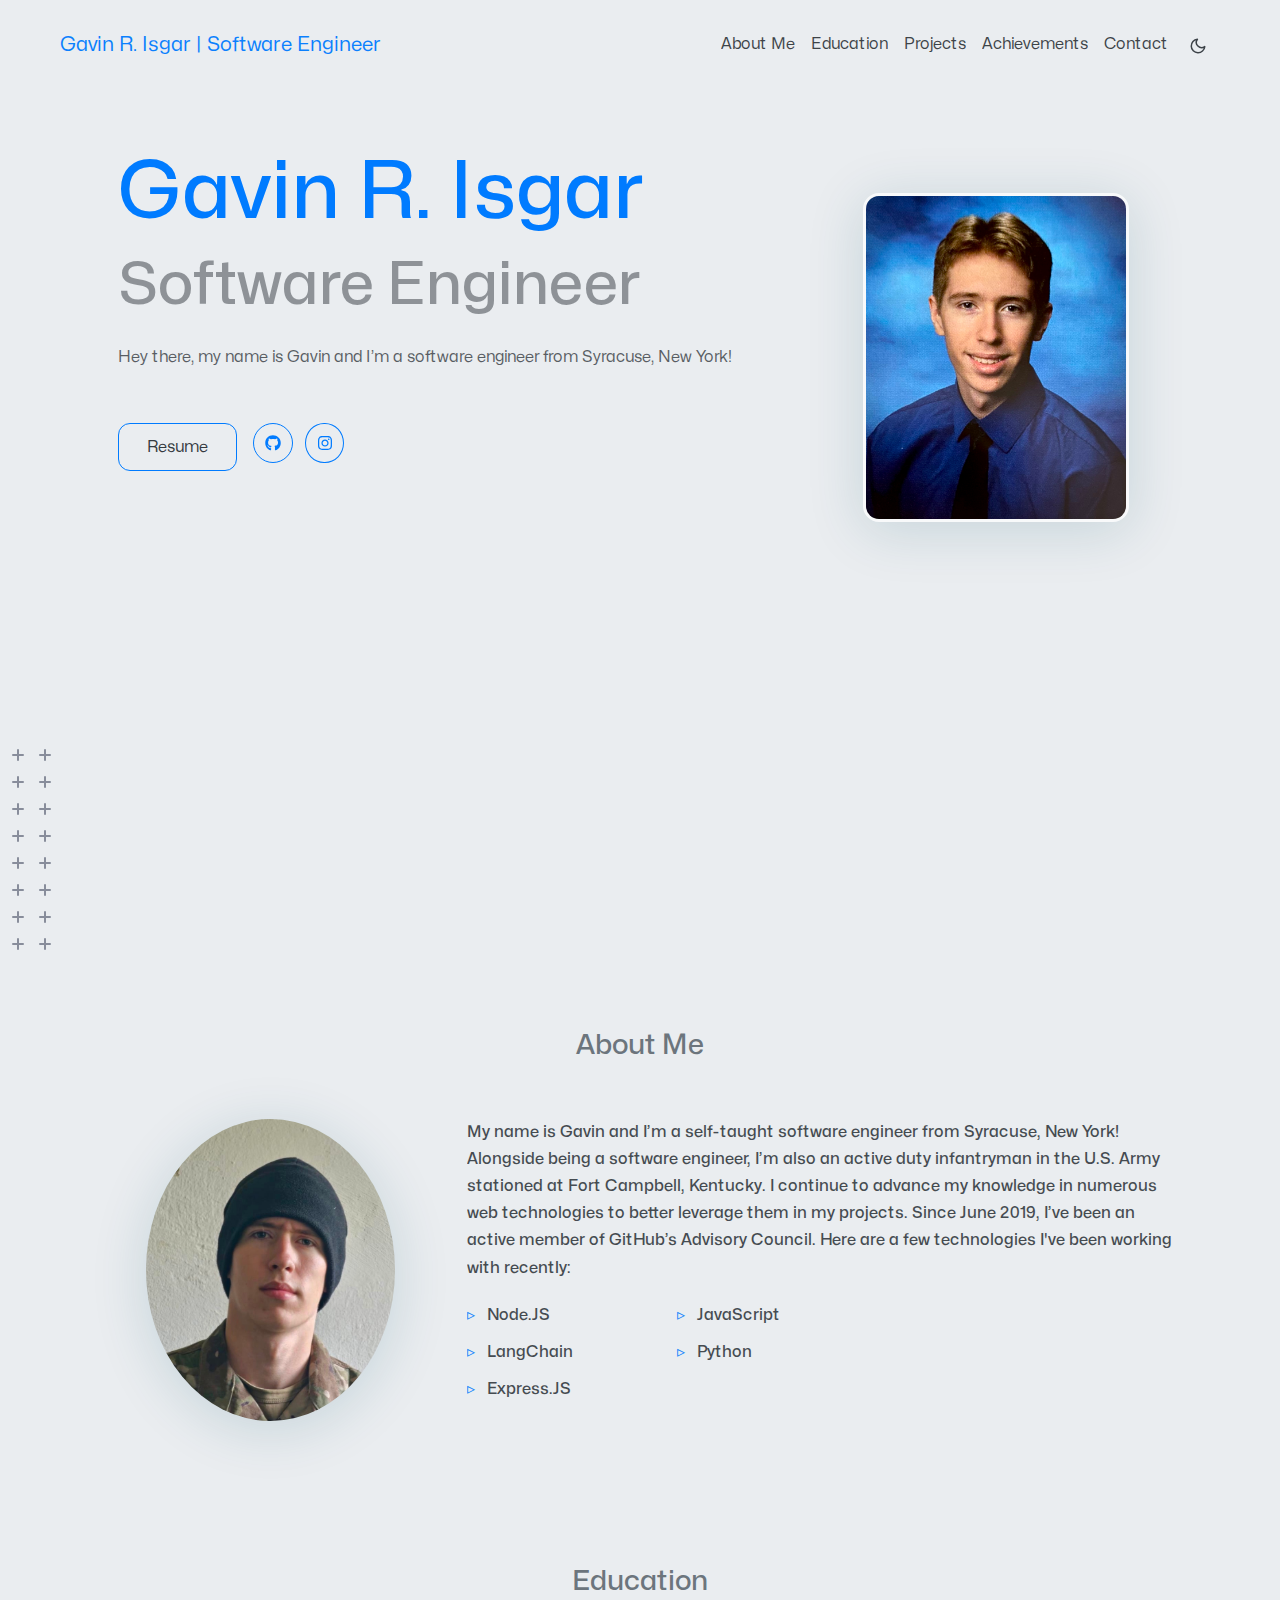
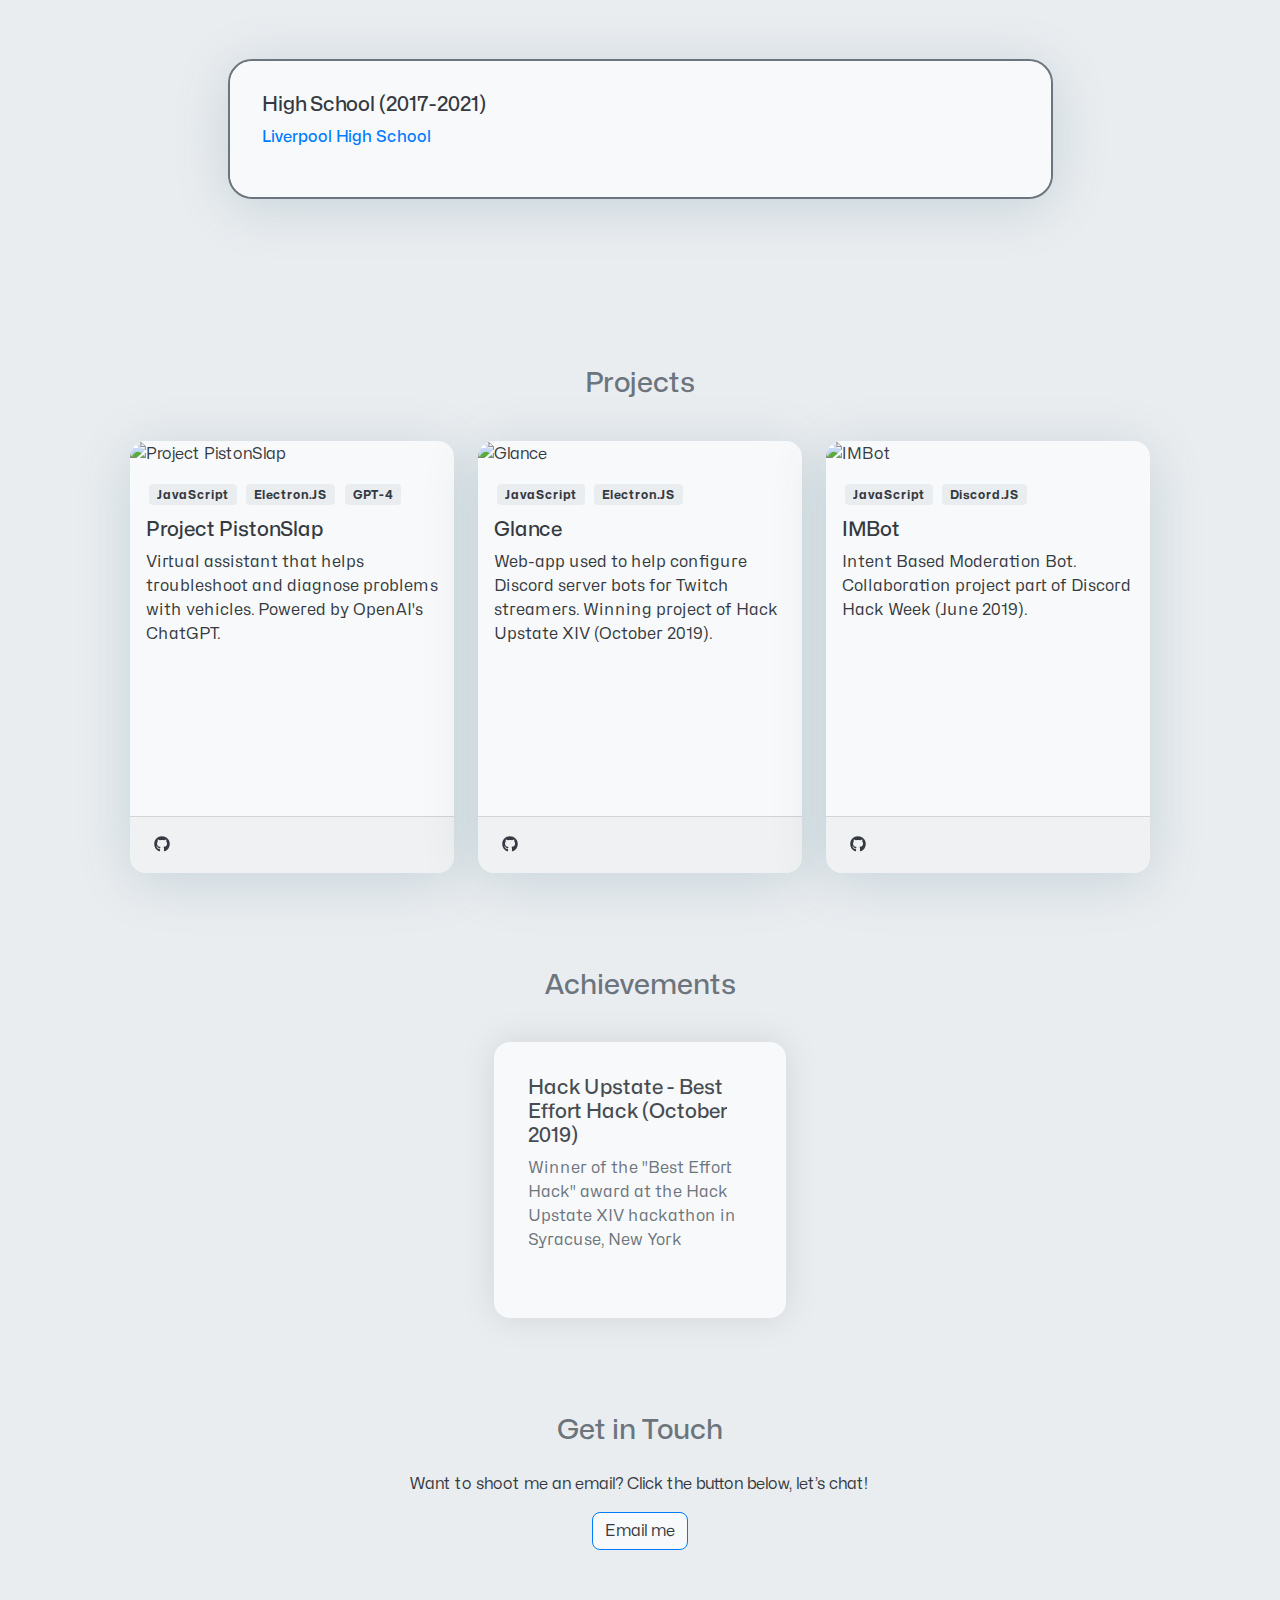
==== commit 88a995c0: "Update index.html" ====
--- a/index.html
+++ b/index.html
@@ -256,7 +256,7 @@
                     Software Engineer
                 </h3>
                 <p class="hero-content">
-                    A passionate web app developer. I tend to make use of modern web technologies to build websites that looks great, feels fantastic, and functions correctly.
+                    Hey there, my name is Gavin and I&rsquo;m a software engineer from Syracuse, New York!
                 </p>
                 <div class="row">
                     <div class="col-auto h-100">
@@ -576,7 +576,8 @@
             </div>
             
             <div class="col-sm-12 col-md-12 col-lg-8 content">
-                My name is Gavin and I&rsquo;m a self-taught software engineer from Syracuse, New York!
+                My name is Gavin and I&rsquo;m a self-taught software engineer from Syracuse, New York! Alongside being a software engineer, I&rsquo;m also an active duty infantryman in the U.S. Army stationed at Fort Campbell, Kentucky.
+I continue to advance my knowledge in numerous web technologies to better leverage them in my projects. Since June 2019, I&rsquo;ve been an active member of GitHub&rsquo;s Advisory Council.
 
                 
                 Here are a few technologies I&#39;ve been working with recently:
@@ -649,52 +650,34 @@
         <div class="row justify-content-center px-3 px-md-5">
             
             <div class="col-lg-4 col-md-6 my-3">
-                <div class="card my-3 h-100" title="Hugo Profile">
+                <div class="card my-3 h-100" title="Project PistonSlap">
                     <div class="card-head">
-                        <img class="card-img-top" src="/images/projects/profile.png" alt="Hugo Profile">
+                        <img class="card-img-top" src="" alt="Project PistonSlap">
                     </div>
                     <div class="card-body bg-transparent p-3">
                         <div class="pb-2 bg-transparent">
                             
-                            <span class="badge badge-secondary">Hugo</span>
-                            
-                            <span class="badge badge-secondary">Bootstrap</span>
-                            
-                            <span class="badge badge-secondary">Javascript</span>
+                            <span class="badge badge-secondary">JavaScript</span>
+                            
+                            <span class="badge badge-secondary">Electron.JS</span>
+                            
+                            <span class="badge badge-secondary">GPT-4</span>
                             
                         </div>
-                        <h5 class="card-title bg-transparent mt-1">Hugo Profile</h5>
+                        <h5 class="card-title bg-transparent mt-1">Project PistonSlap</h5>
                         <div class="card-text bg-transparent secondary-font">
-                            A highly customizable and mobile first Hugo template for personal portfolio and blog.
+                            Virtual assistant that helps troubleshoot and diagnose problems with vehicles. Powered by OpenAI&#39;s ChatGPT.
                         </div>
                     </div>
                     
                     <div class="card-footer py-3">
                         
                         <span class="m-1 mx-2">
-                            <a href="mailto:?subject=Hugo%20Profile%20Template&amp;body=Check%20it%20out:%20https%3a%2f%2fhugo-profile.netlify.app%2fblog%2fmarkdown-syntax%2f" target="_blank">
-                                <i class="fa fa-envelope"></i>
-                            </a>
-                        </span>
-                        
-                        <span class="m-1 mx-2">
-                            <a href="https://github.com/gurusabarish/hugo-profile" target="_blank">
+                            <a href="https://github.com/Gisgar3/Project-PistonSlap" target="_blank">
                                 <i class="fab fa-github"></i>
                             </a>
                         </span>
                         
-                        <span class="m-1 mx-2">
-                            <a href="https://twitter.com/intent/tweet?text=Check&#43;it&#43;out:&amp;url=https%3A%2F%2Fgithub.com%2Fgurusabarish%2Fhugo-profile" target="_blank">
-                                <i class="fab fa-twitter"></i>
-                            </a>
-                        </span>
-                        
-                        
-                        <span class="float-end">
-                            <a class="btn btn-sm" href="https://hugo-profile.netlify.app" target="_blank">
-                                Demo
-                            </a>
-                        </span>
                         
                     </div>
                     
@@ -702,79 +685,65 @@
             </div>
             
             <div class="col-lg-4 col-md-6 my-3">
-                <div class="card my-3 h-100" title="Image Converter">
+                <div class="card my-3 h-100" title="Glance">
                     <div class="card-head">
-                        <img class="card-img-top" src="/images/projects/converter.jpg" alt="Image Converter">
+                        <img class="card-img-top" src="" alt="Glance">
                     </div>
                     <div class="card-body bg-transparent p-3">
                         <div class="pb-2 bg-transparent">
                             
-                            <span class="badge badge-secondary">Django</span>
-                            
-                            <span class="badge badge-secondary">Bootstrap</span>
+                            <span class="badge badge-secondary">JavaScript</span>
+                            
+                            <span class="badge badge-secondary">Electron.JS</span>
                             
                         </div>
-                        <h5 class="card-title bg-transparent mt-1">Image Converter</h5>
+                        <h5 class="card-title bg-transparent mt-1">Glance</h5>
                         <div class="card-text bg-transparent secondary-font">
-                            A web app to convert image to pdf, png to jpg, png to jpg and png to webp without database using django.
+                            Web-app used to help configure Discord server bots for Twitch streamers. Winning project of Hack Upstate XIV (October 2019).
                         </div>
                     </div>
                     
                     <div class="card-footer py-3">
                         
                         <span class="m-1 mx-2">
-                            <a href="https://github.com/gurusabarish/converter" target="_blank">
+                            <a href="https://github.com/Gisgar3/Glance" target="_blank">
                                 <i class="fab fa-github"></i>
                             </a>
                         </span>
                         
                         
-                        <span class="float-end">
-                            <a class="btn btn-sm" href="https://django-converter.herokuapp.com" target="_blank">
-                                Demo
-                            </a>
-                        </span>
-                        
                     </div>
                     
                 </div>
             </div>
             
             <div class="col-lg-4 col-md-6 my-3">
-                <div class="card my-3 h-100" title="Hugo Profile V2">
+                <div class="card my-3 h-100" title="IMBot">
                     <div class="card-head">
-                        <img class="card-img-top" src="/images/projects/profile2.jpg" alt="Hugo Profile V2">
+                        <img class="card-img-top" src="" alt="IMBot">
                     </div>
                     <div class="card-body bg-transparent p-3">
                         <div class="pb-2 bg-transparent">
                             
-                            <span class="badge badge-secondary">Hugo</span>
-                            
-                            <span class="badge badge-secondary">Bootstrap</span>
-                            
-                            <span class="badge badge-secondary">Javascript</span>
+                            <span class="badge badge-secondary">JavaScript</span>
+                            
+                            <span class="badge badge-secondary">Discord.JS</span>
                             
                         </div>
-                        <h5 class="card-title bg-transparent mt-1">Hugo Profile V2</h5>
+                        <h5 class="card-title bg-transparent mt-1">IMBot</h5>
                         <div class="card-text bg-transparent secondary-font">
-                            A clean and simple Hugo template for personal portfolio and blog.
+                            Intent Based Moderation Bot. Collaboration project part of Discord Hack Week (June 2019).
                         </div>
                     </div>
                     
                     <div class="card-footer py-3">
                         
                         <span class="m-1 mx-2">
-                            <a href="https://github.com/gurusabarish/HugoProfileV2" target="_blank">
+                            <a href="https://github.com/ChrisFH97/IMBot" target="_blank">
                                 <i class="fab fa-github"></i>
                             </a>
                         </span>
                         
-                        
-                        <span class="float-end">
-                            <a class="btn btn-sm" href="https://hugo-profile-2.netlify.app" target="_blank">
-                                Demo V2
-                            </a>
-                        </span>
                         
                     </div>
                     
@@ -817,12 +786,12 @@
             <div class="row justify-content-center px-md-5">
                 <div class="col-md-8 py-3">
                     <div class="text-center">
-                        My inbox is always open. Whether you have a question or just want to say hi, I’ll try my best to get back to you!
+                        Want to shoot me an email? Click the button below, let&rsquo;s chat!
                     </div>
                     
                     <div class="text-center pt-3">
-                        <a href="mailto:gurusabarisha@gmail.com" class="btn">
-                            Mail me
+                        <a href="mailto:gisgar3@gmail.com" class="btn">
+                            Email me
                         </a>
                     </div>
                     
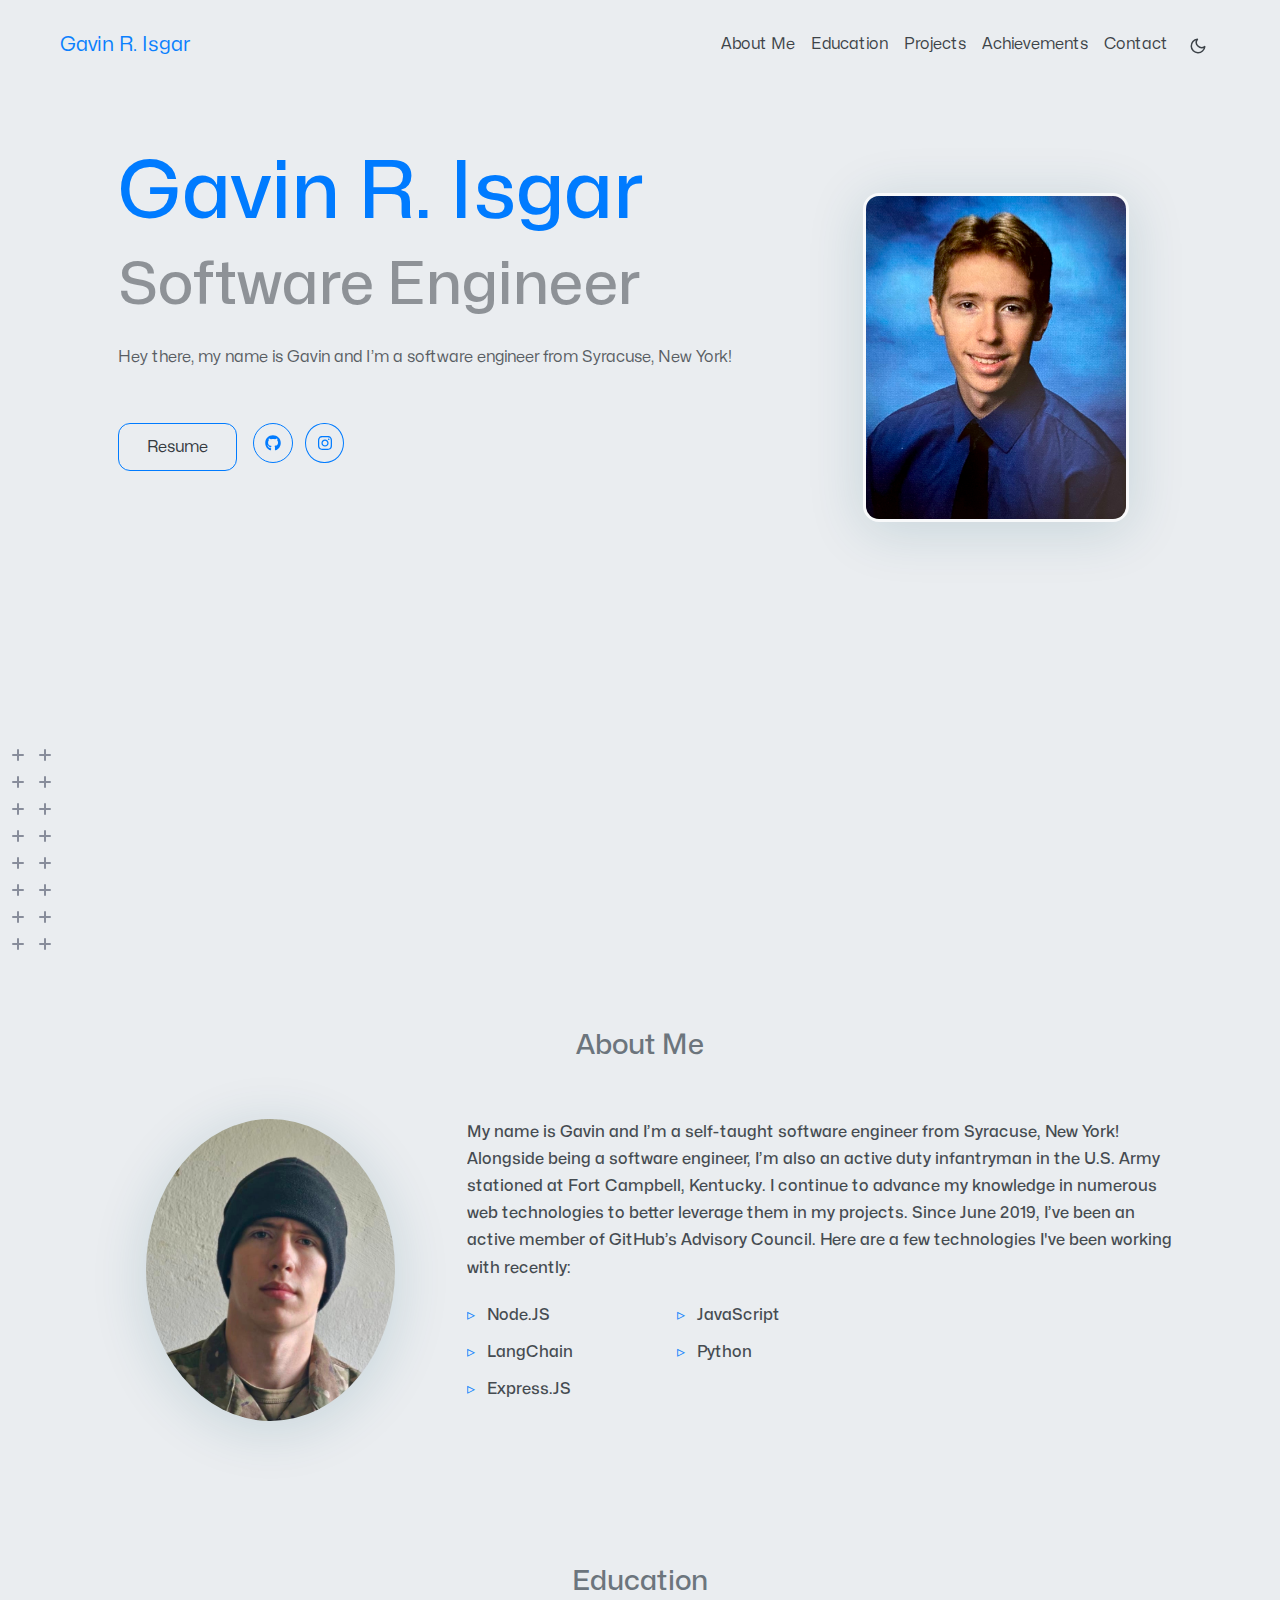
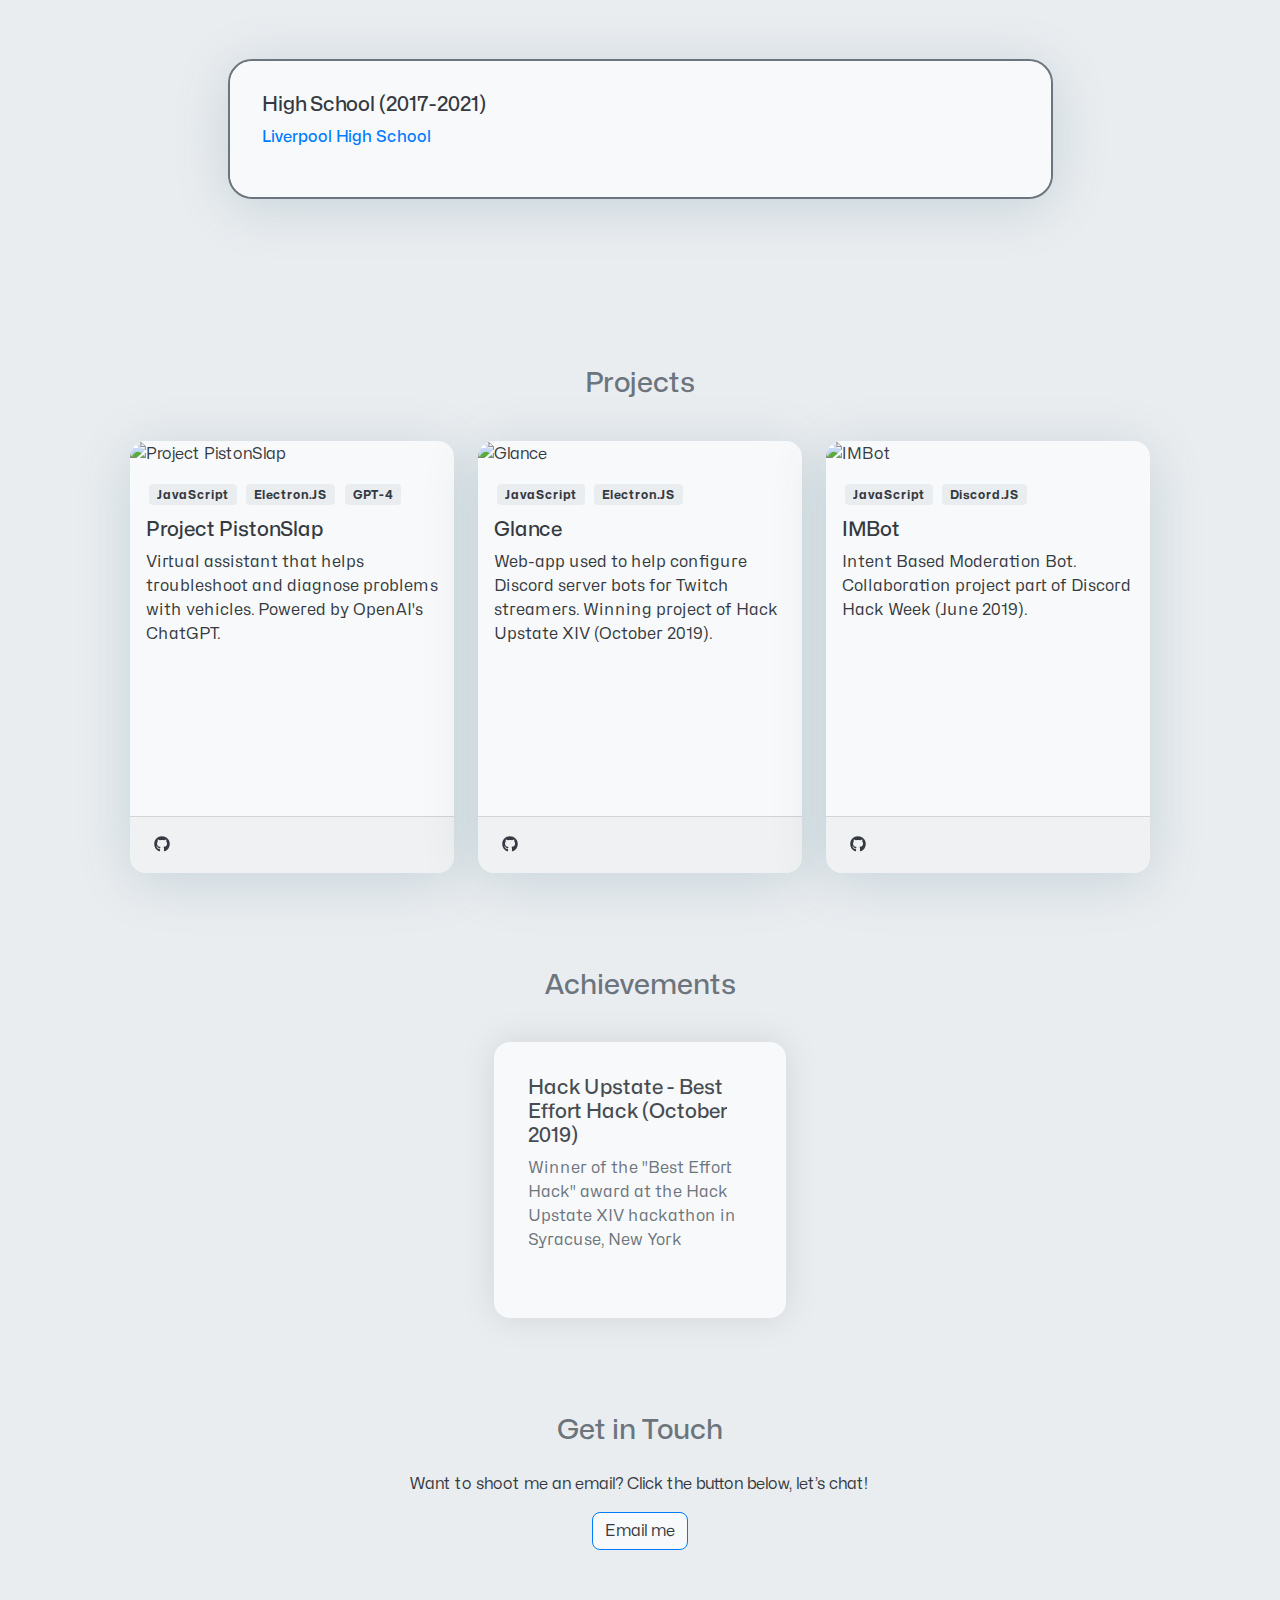
==== commit a3aff850: "OpenGraph update" ====
--- a/index.html
+++ b/index.html
@@ -30,13 +30,13 @@
 
 
 <meta property="og:title" content="Gavin R. Isgar | Software Engineer" />
-<meta property="og:description" content="Gavin R. Isgar is a software engineer from Syracuse, New York" />
+<meta property="og:description" content="Software engineer from Syracuse, New York" />
 <meta property="og:type" content="website" />
-<meta property="og:url" content="https://gisgar.dev/" /><meta property="og:site_name" content="Gavin R. Isgar | Software Engineer" />
+<meta property="og:url" content="https://gisgar.dev/" /><meta property="og:site_name" content="Gavin R. Isgar" />
 
 <meta name="twitter:card" content="summary"/>
 <meta name="twitter:title" content="Gavin R. Isgar | Software Engineer"/>
-<meta name="twitter:description" content="Gavin R. Isgar is a software engineer from Syracuse, New York"/>
+<meta name="twitter:description" content="Software engineer from Syracuse, New York"/>
 
 
 <link rel="stylesheet" href="/bootstrap-5/css/bootstrap.min.css" media="all"><link rel="stylesheet" href="/css/header.css" media="all">
@@ -100,7 +100,7 @@
     }
 </style>
 
-<meta name="description" content=Gavin&#32;R.&#32;Isgar&#32;is&#32;a&#32;software&#32;engineer&#32;from&#32;Syracuse,&#32;New&#32;York>
+<meta name="description" content=Software&#32;engineer&#32;from&#32;Syracuse,&#32;New&#32;York>
 <link rel="stylesheet" href="/css/index.css" media="all">
 <link rel="stylesheet" href="/css/projects.css" media="all">
 
@@ -143,7 +143,7 @@
             
             <a class="navbar-brand primary-font text-wrap" href="/">
                 
-                Gavin R. Isgar | Software Engineer
+                Gavin R. Isgar
                 
             </a>
 
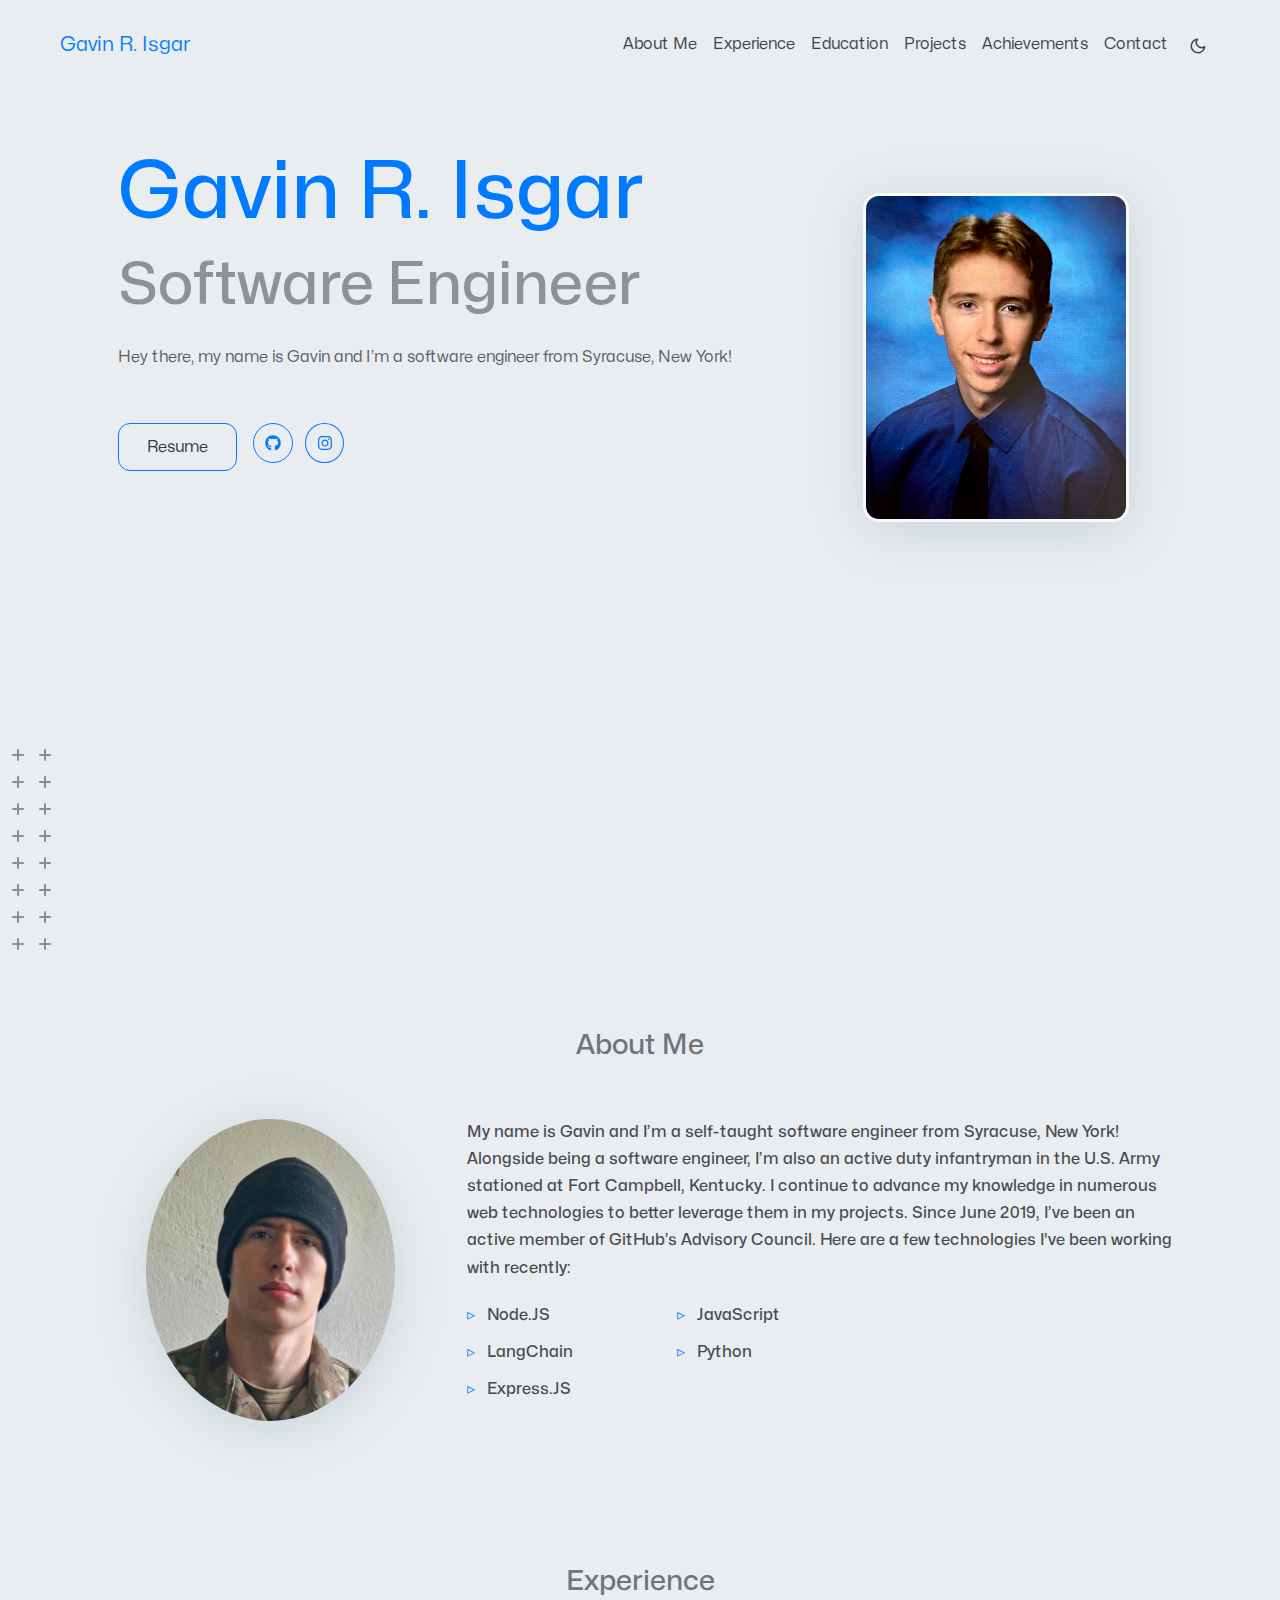
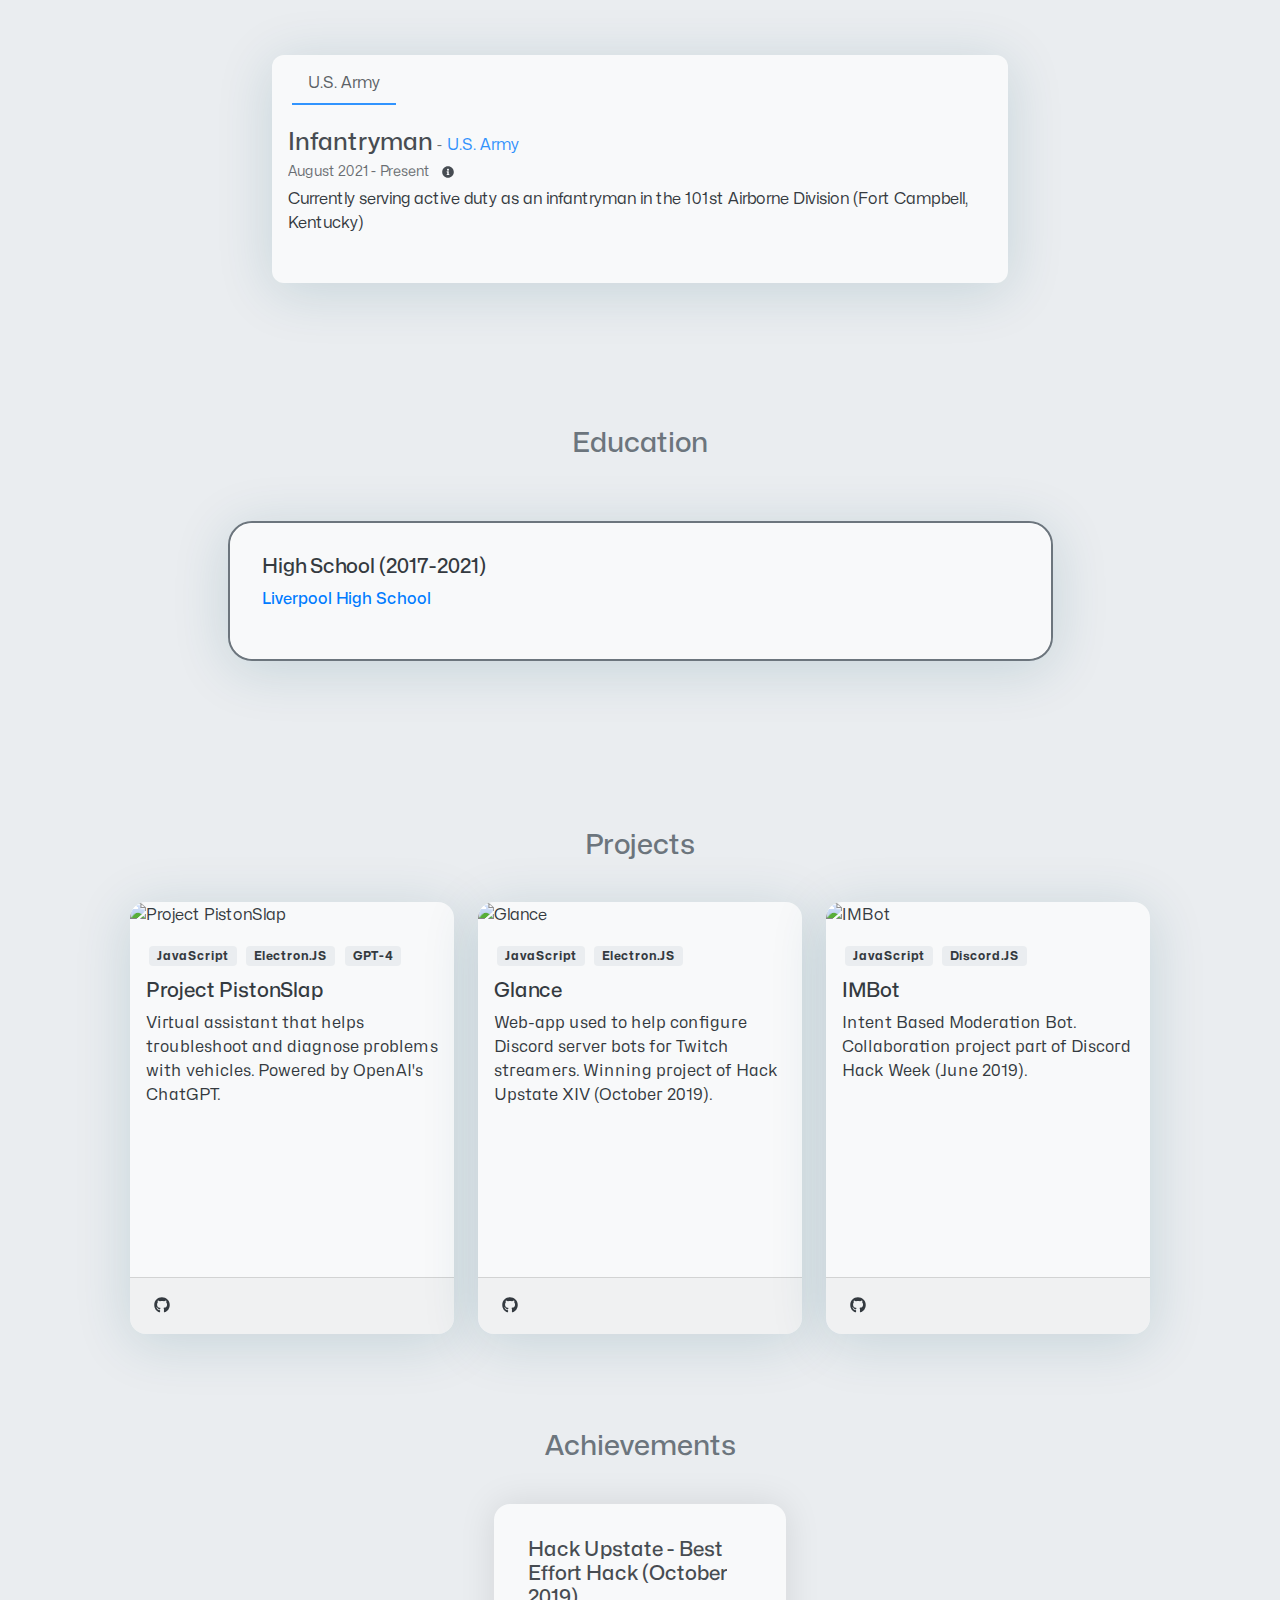
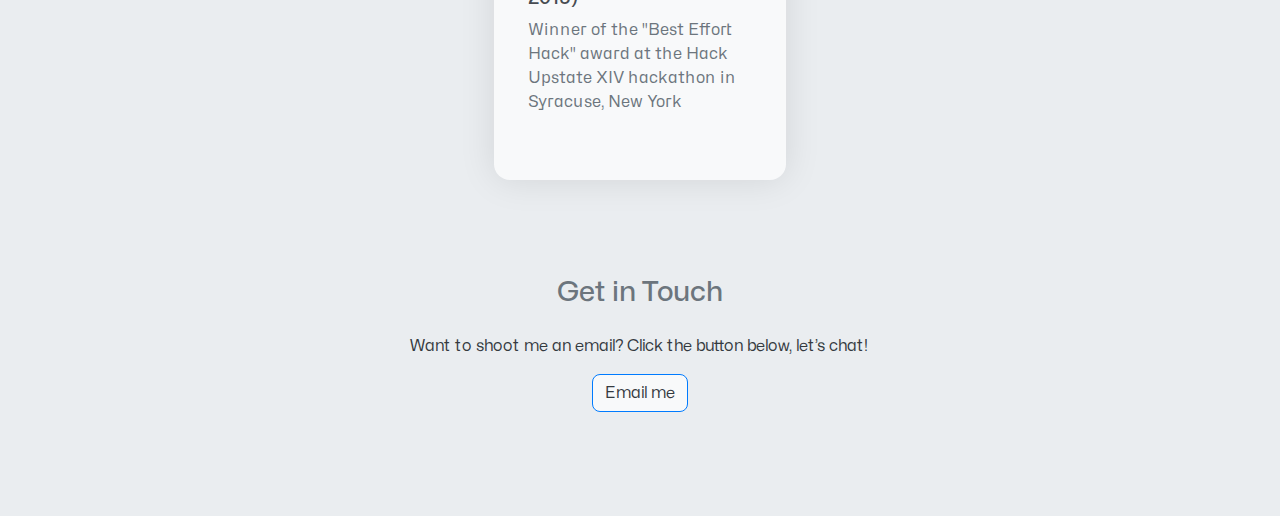
==== commit 4ada6ef6: "Updated experience section" ====
--- a/index.html
+++ b/index.html
@@ -170,6 +170,13 @@
                     </li>
                     
 
+                    
+                    <li class="nav-item navbar-text">
+                        <a class="nav-link" href="/#experience"
+                            aria-label="experience">
+                            Experience
+                        </a>
+                    </li>
                     
 
                     
@@ -600,6 +607,74 @@
     </div>
 </section>
 
+<section id="experience" class="py-5">
+    <div class="container">
+        <h3 class="text-center">Experience</h3>
+        <div class="row justify-content-center">
+            <div class="col-sm-12 col-md-8 col-lg-8 py-5">
+                <div class="experience-container px-3 pt-2">
+                    <ul class="nav nav-pills mb-3 bg-transparent primary-font" id="pills-tab" role="tablist">
+                        
+                        
+                        <li class="nav-item px-1 bg-transparent" role="presentation">
+                            <div 
+                                class="nav-link active bg-transparent" 
+                                aria-selected="true" 
+                                role="tab" 
+                                data-bs-toggle="pill"
+                                id='U.S.-Army-August-2021---Present-tab'
+                                data-bs-target='#pills-U.S.-Army-August-2021---Present'
+                                aria-controls='U.S.-Army-August-2021---Present' 
+                            >
+                                U.S. Army
+                            </div>
+                        </li>
+                        
+                        
+                    </ul>
+                    <div class="tab-content pb-5 pt-2 bg-transparent primary-font" id="pills-tabContent">
+                        
+                        
+                        <div 
+                            class="tab-pane fade show active bg-transparent" 
+                            role="tabpanel"
+                            id='pills-U.S.-Army-August-2021---Present'
+                            aria-labelledby='pills-U.S.-Army-August-2021---Present-tab'
+                        >
+                            <div>
+                                <span class="h4">Infantryman</span>
+                                <small>-</small>
+                                <a href="https://www.army.mil/" target="_blank">U.S. Army</a>
+                                <div class="pb-1">
+                                    <small>August 2021 - Present</small>
+                                    
+                                    <span class="p-2">
+                                        <span 
+                                            style="cursor: pointer;" 
+                                            data-bs-toggle="tooltip" 
+                                            data-bs-placement="top" 
+                                            data-bs-original-title=Working&#32;as&#32;a&#32;Infantryman&#32;at&#32;U.S.&#32;Army
+                                        >
+                                            <i class="fas fa-info-circle fa-xs"></i>
+                                        </span>
+                                    </span>
+                                    
+                                </div>
+
+                                
+                            </div>
+
+                            Currently serving active duty as an infantryman in the 101st Airborne Division (Fort Campbell, Kentucky)
+                        </div>
+                        
+                        
+                    </div>
+                </div>
+            </div>
+        </div>
+    </div>
+</section>
+
 
 <section id="education" class="py-5">
     <div class="container">
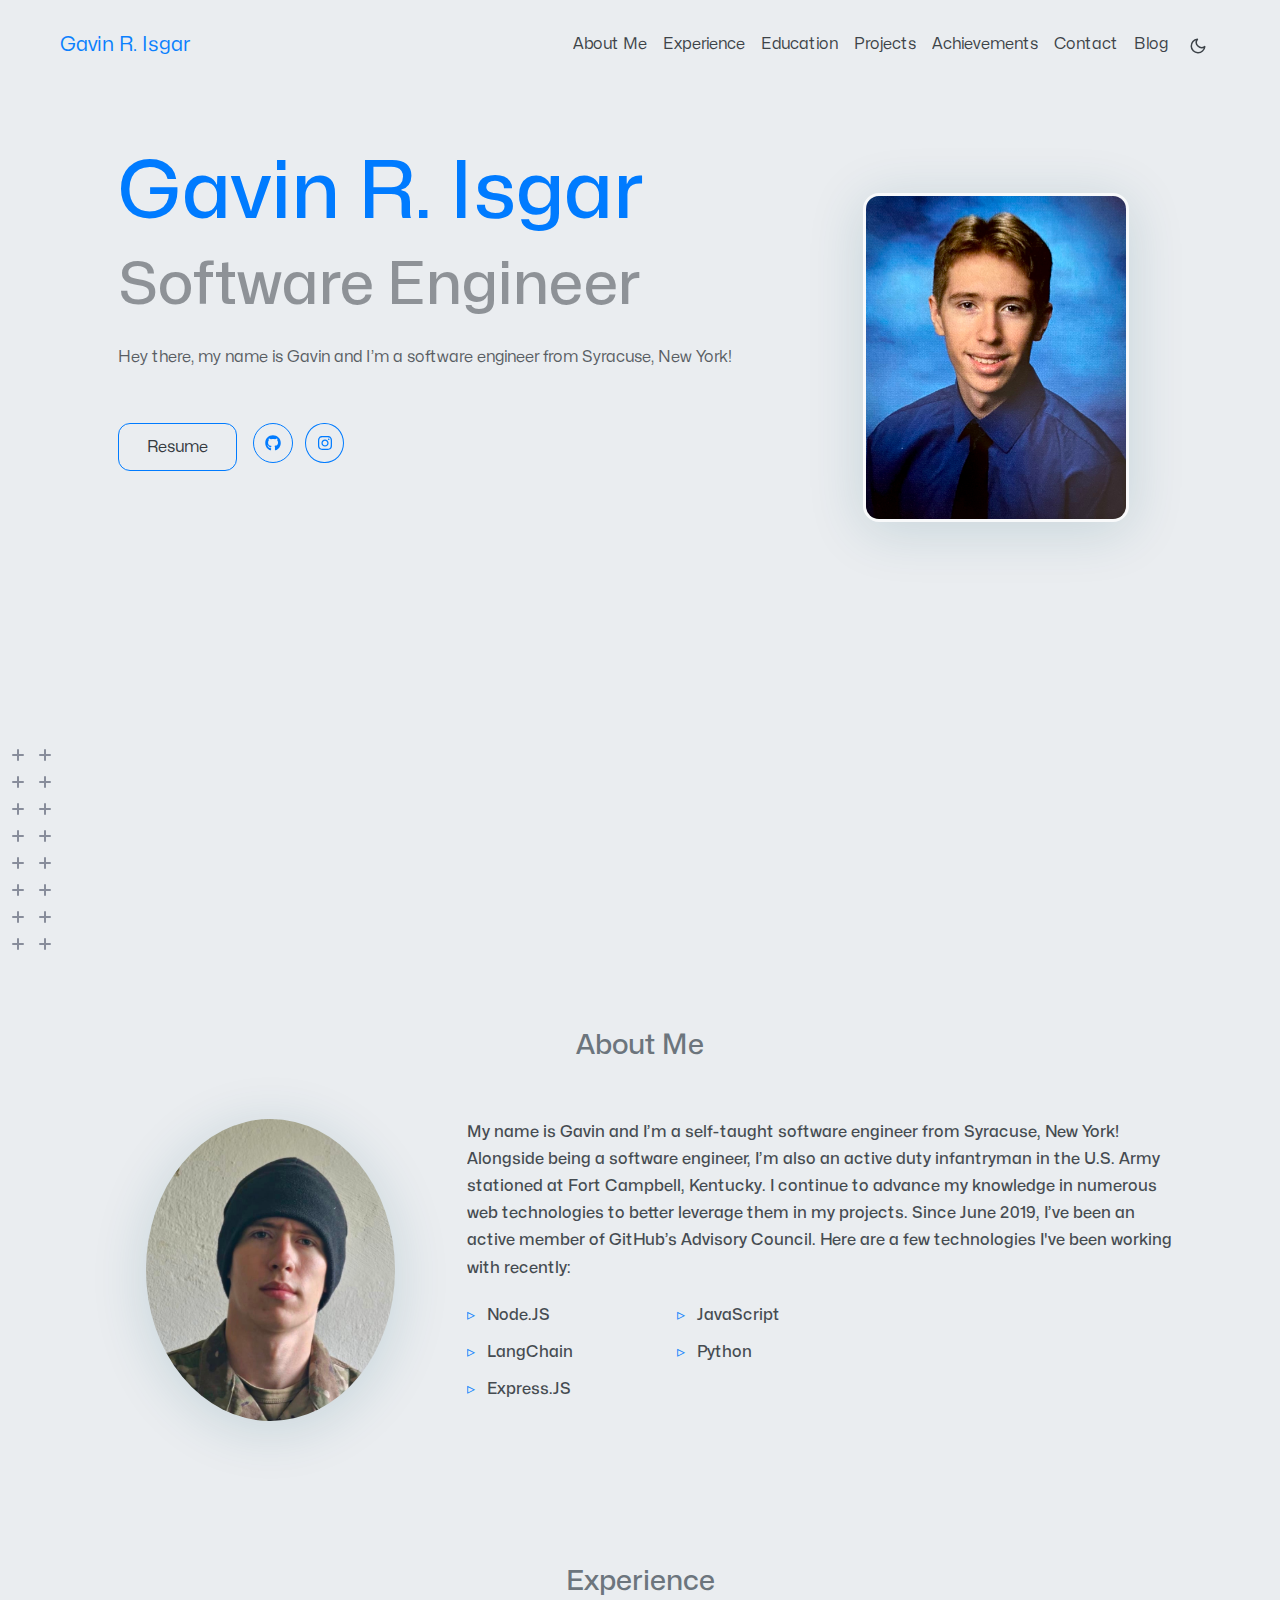
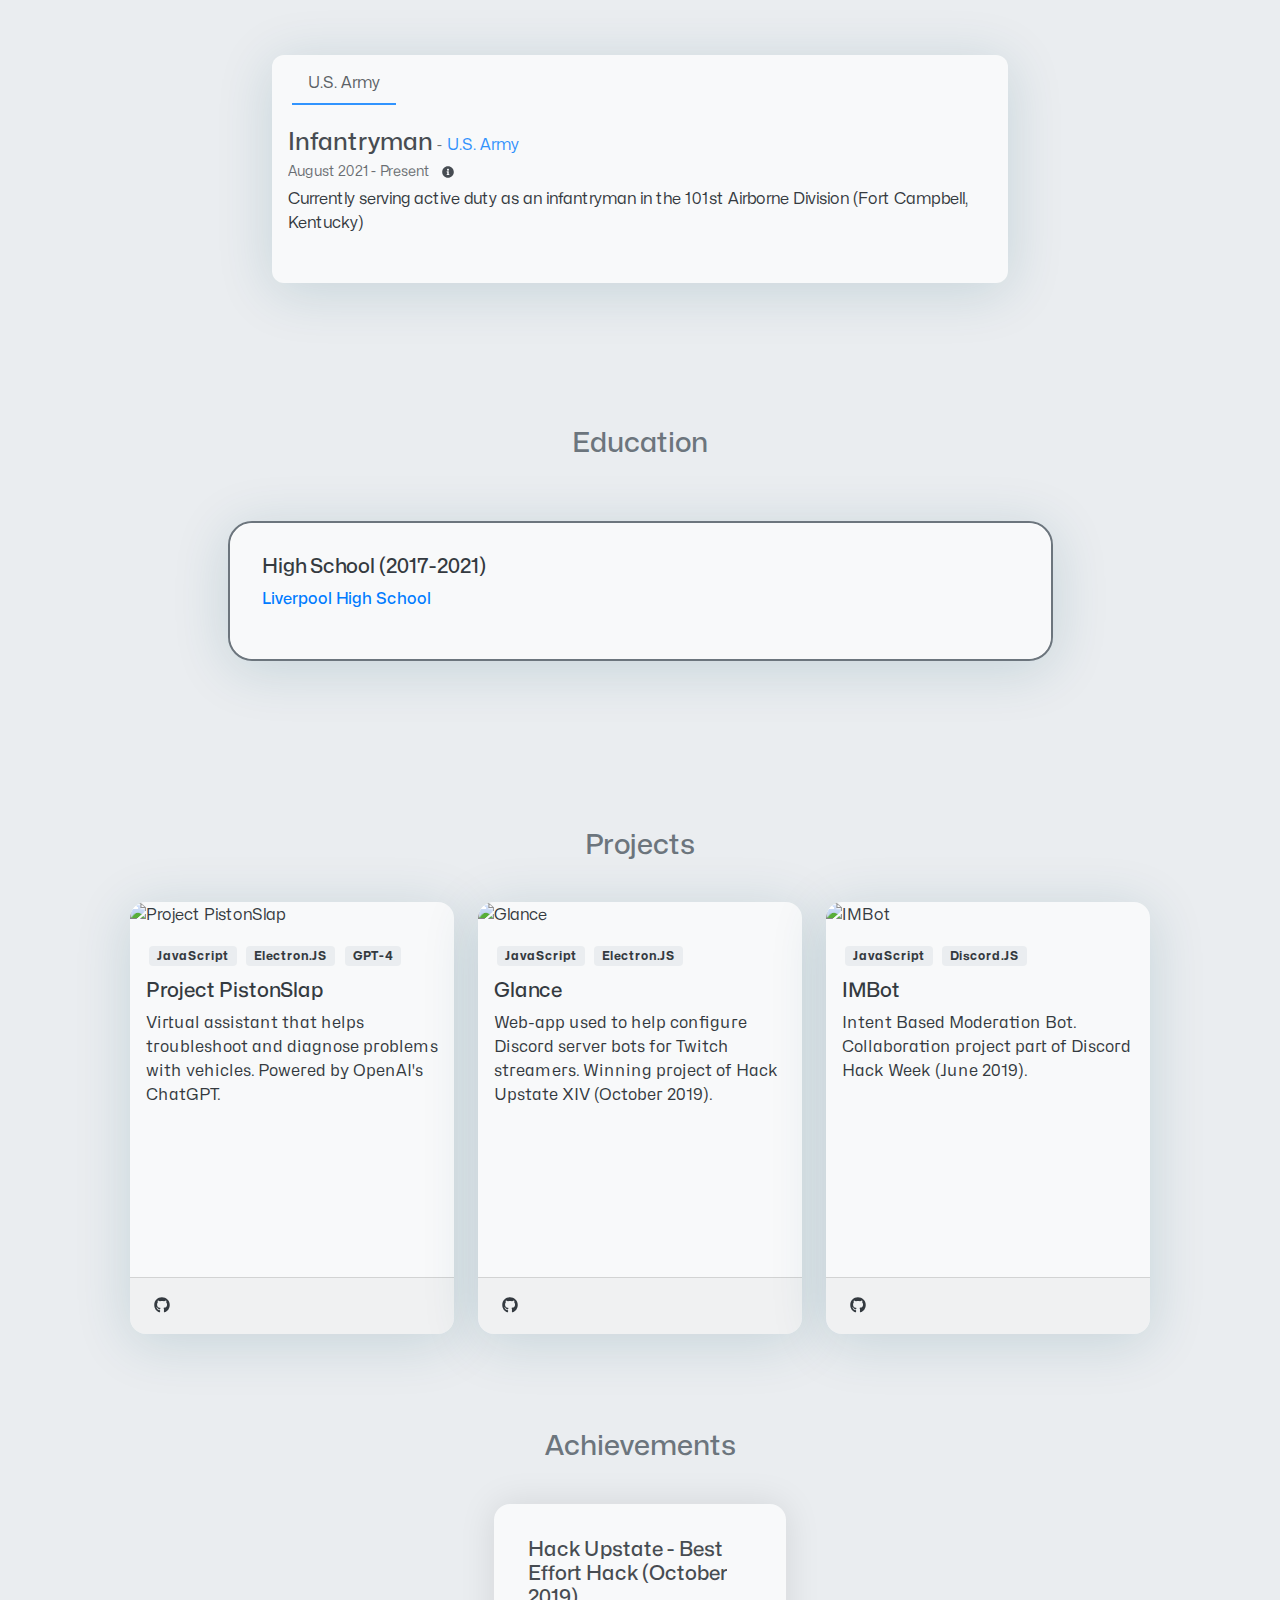
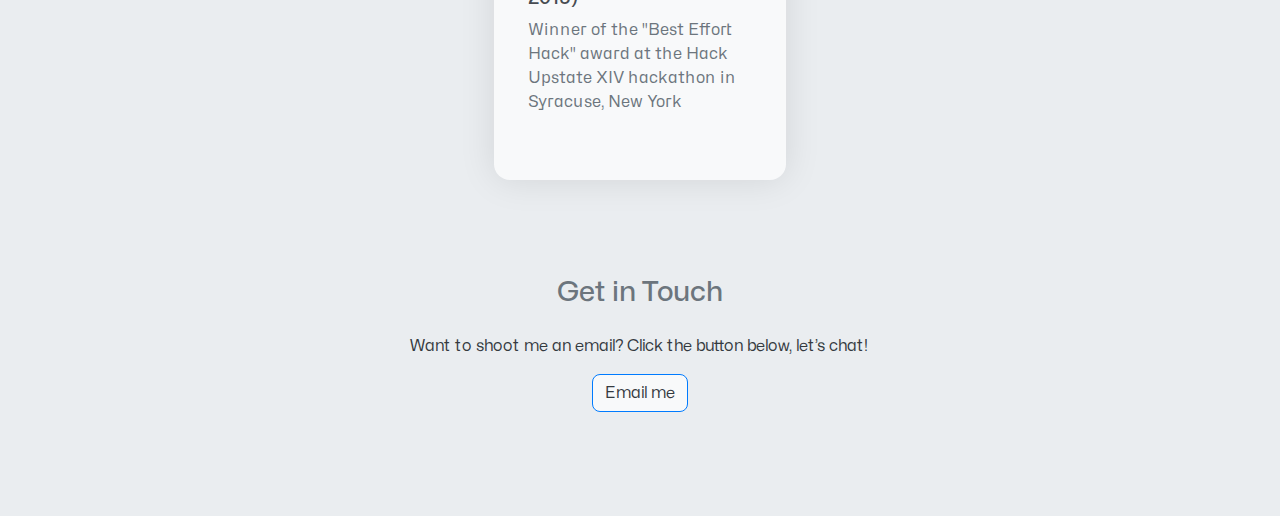
==== commit 674a527e: "Added blog link" ====
--- a/index.html
+++ b/index.html
@@ -215,6 +215,16 @@
                     </li>
                     
 
+                    
+                    
+                    
+                    
+                    <li class="nav-item navbar-text">
+                        <a class="nav-link" href="https://blog.gisgar.dev/" title="">
+                            
+                            Blog
+                        </a>
+                    </li>
                     
                     
 
